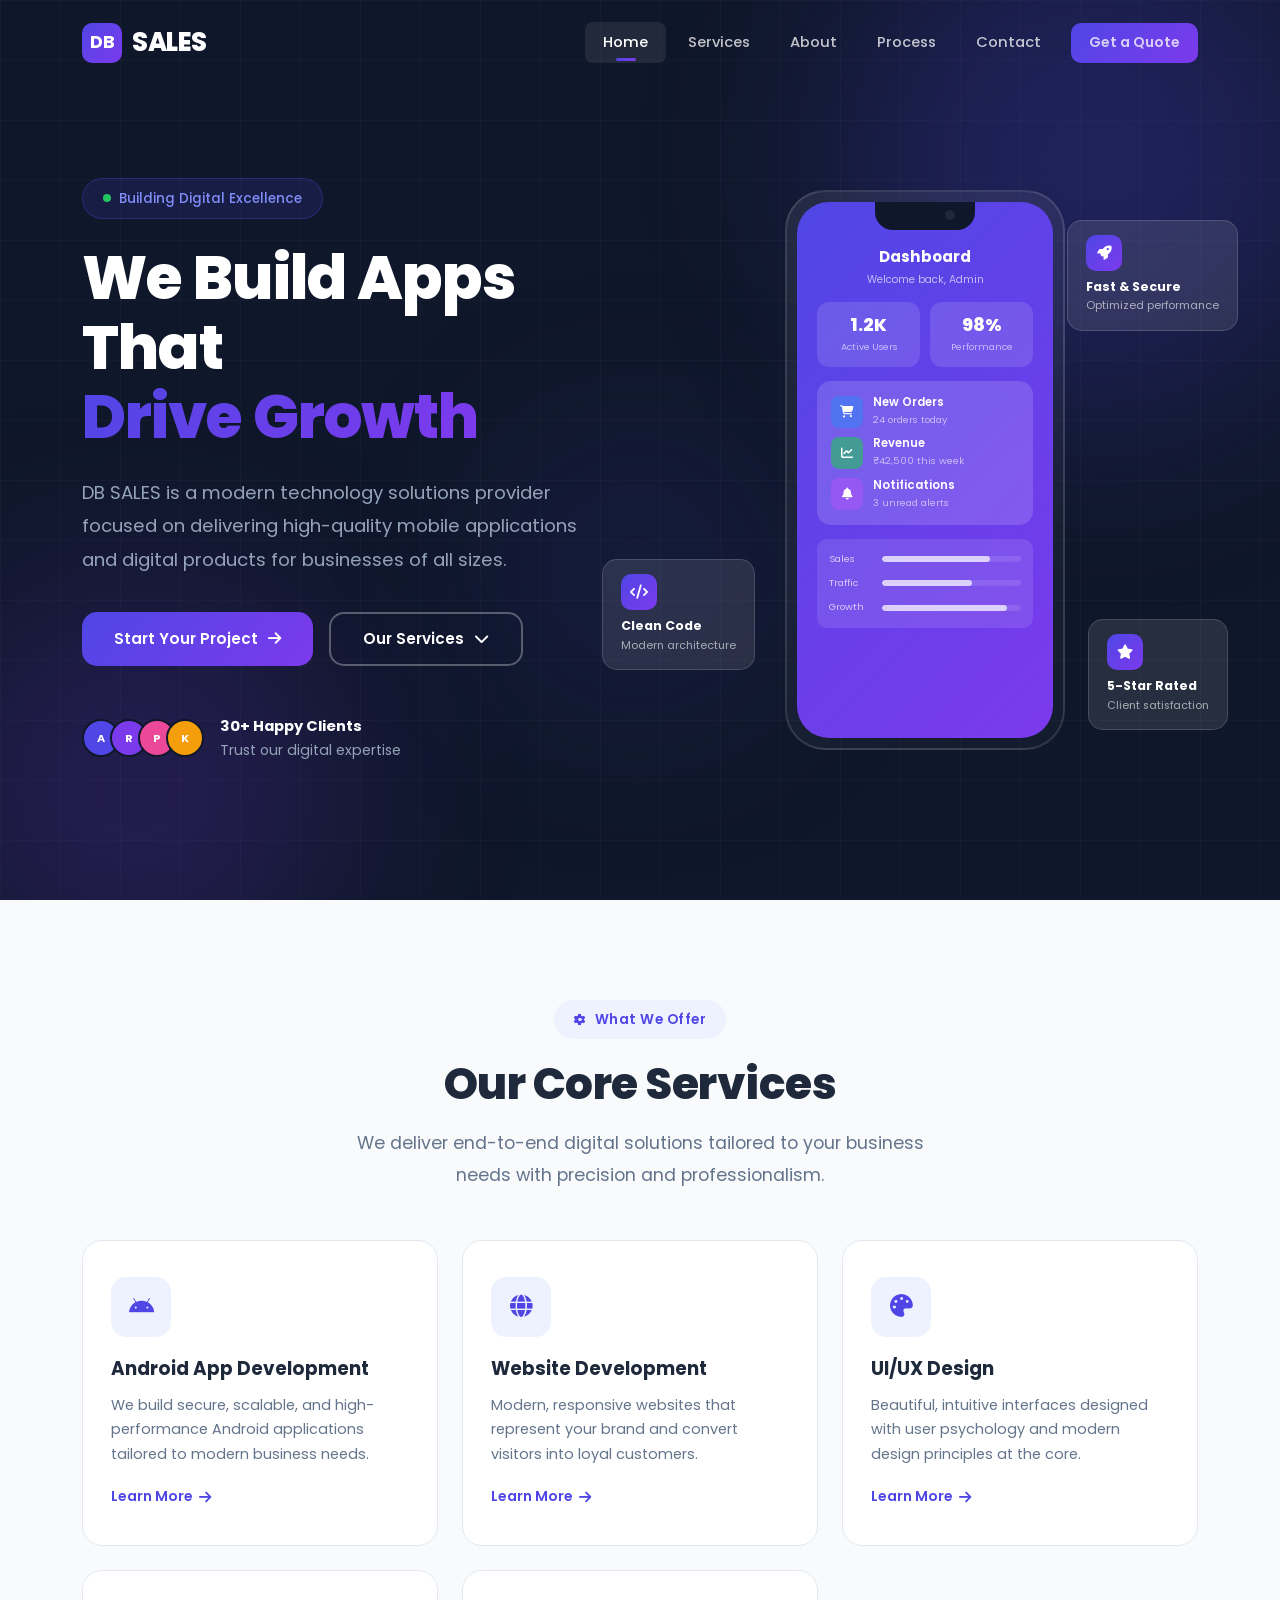
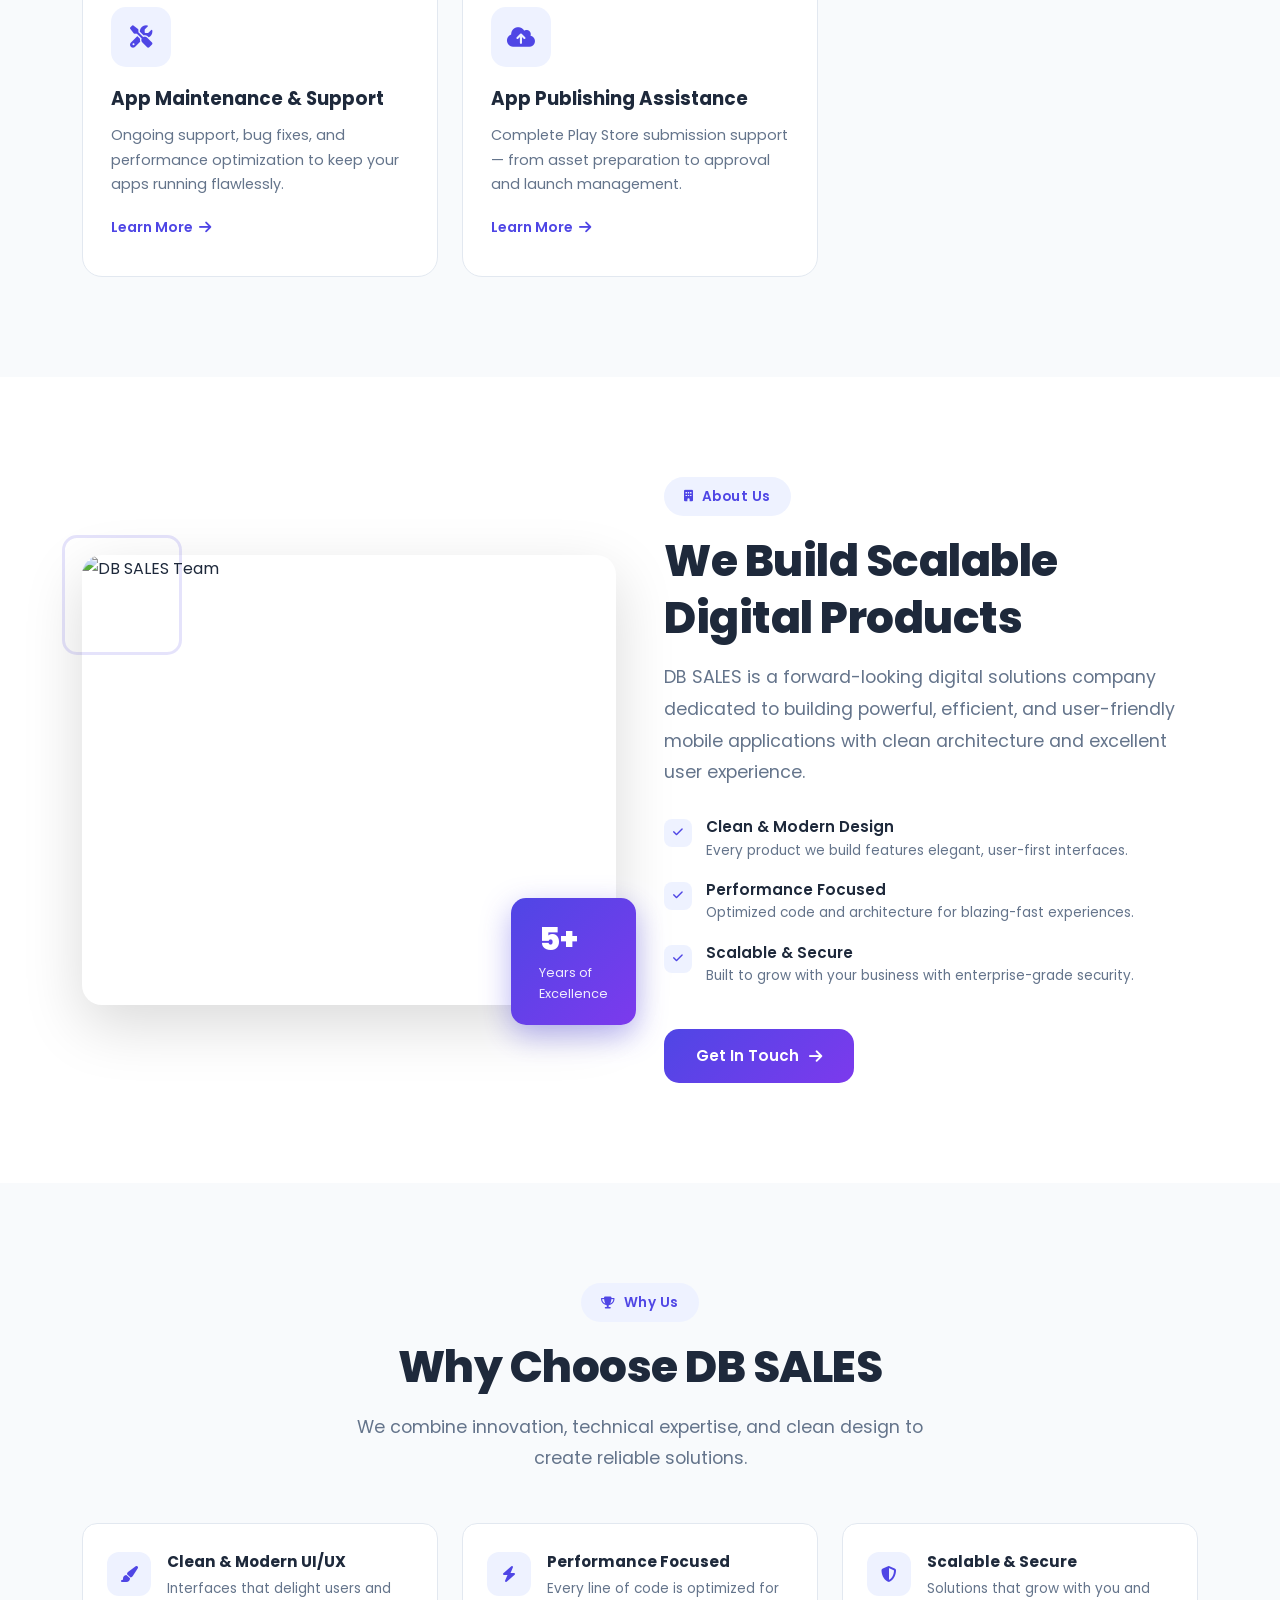
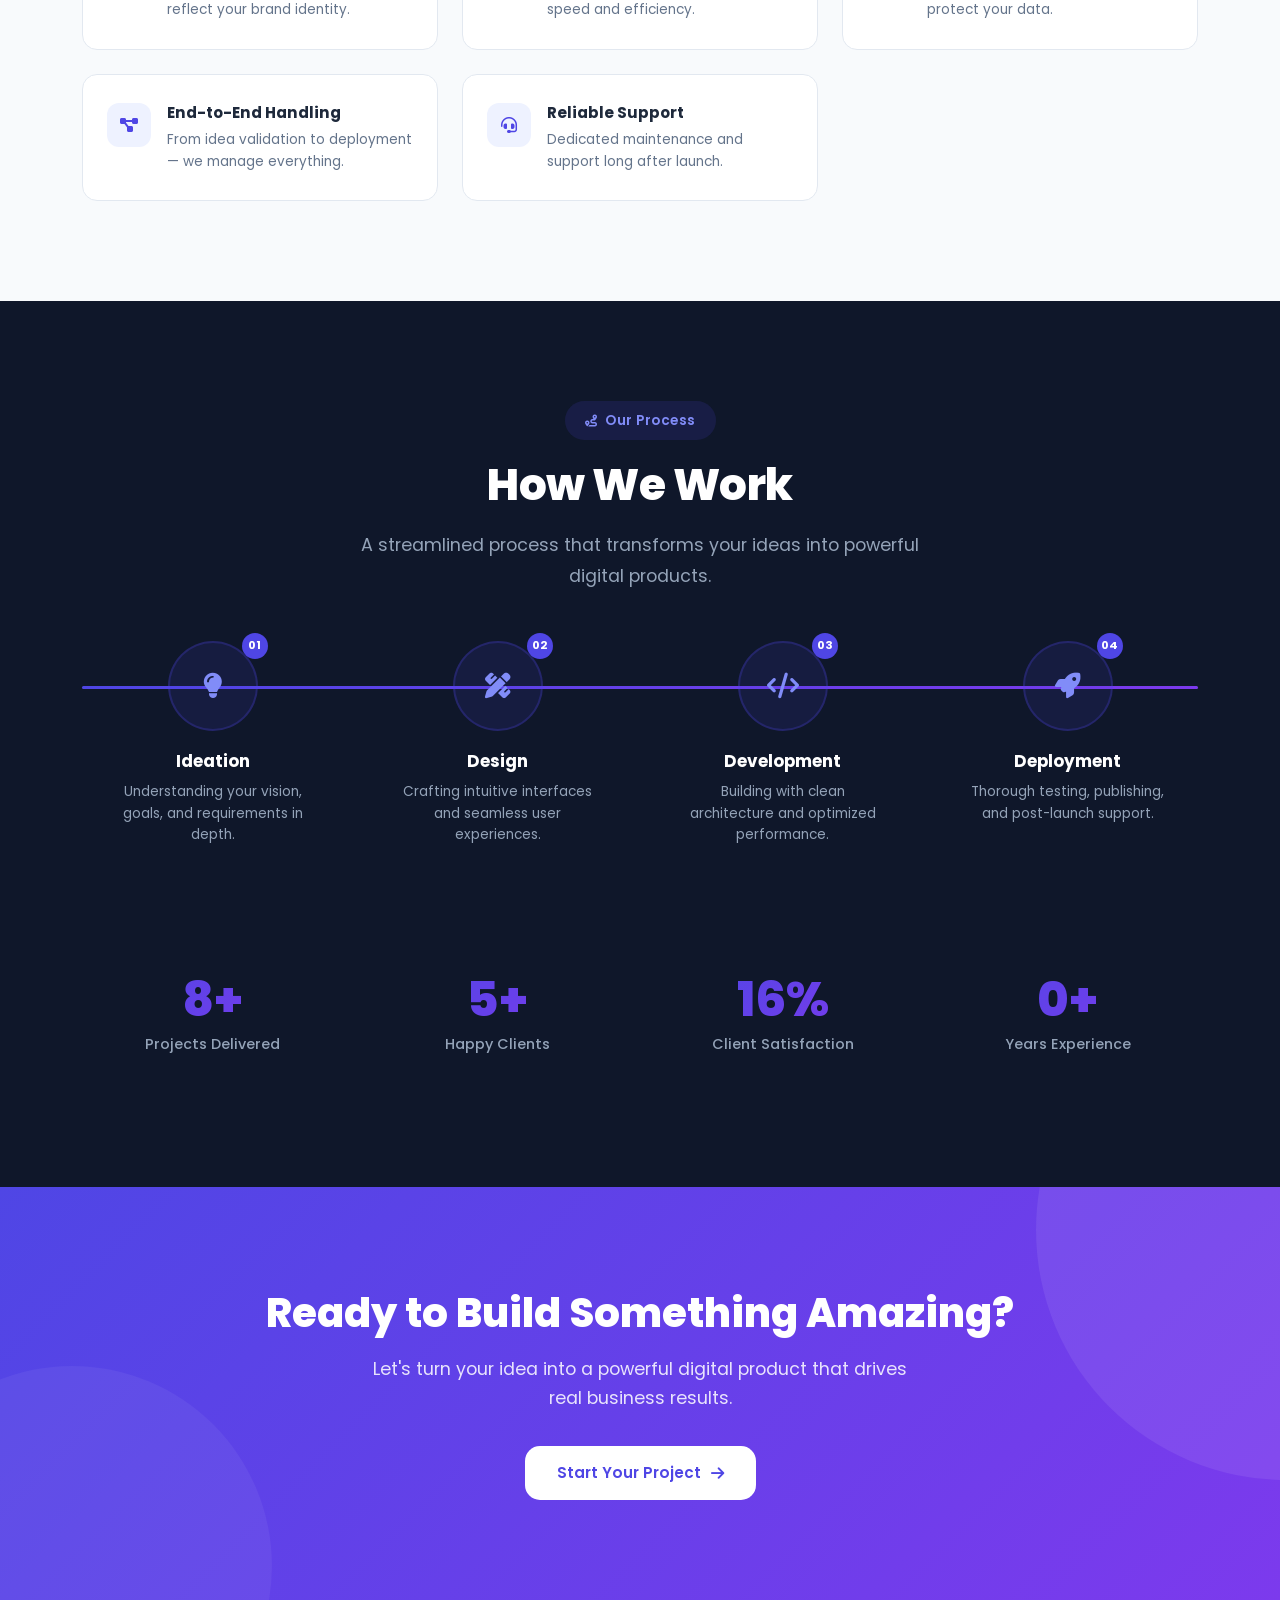
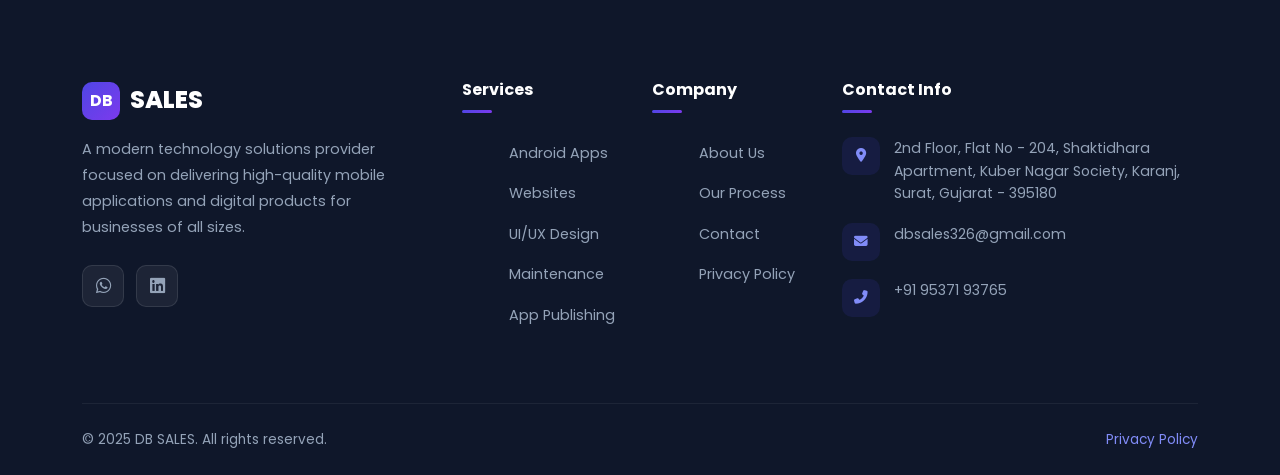
==== index.html @ b0943523 "Add files via upload" ====
<!DOCTYPE html>
<html lang="en">

<head>
    <meta charset="UTF-8">
    <meta name="viewport" content="width=device-width, initial-scale=1.0">
    <meta name="description"
        content="DB SALES — Modern technology solutions provider delivering high-quality mobile applications and digital products for businesses.">
    <meta name="keywords"
        content="Android App Development, Website Development, UI/UX Design, Digital Solutions, Surat, Gujarat">
    <title>DB SALES — Modern Digital Solutions</title>

    <!-- Google Fonts -->
    <link rel="preconnect" href="https://fonts.googleapis.com">
    <link rel="preconnect" href="https://fonts.gstatic.com" crossorigin>
    <link href="https://fonts.googleapis.com/css2?family=Poppins:wght@300;400;500;600;700;800&display=swap"
        rel="stylesheet">

    <!-- Bootstrap 5.3 CSS -->
    <link href="https://cdn.jsdelivr.net/npm/bootstrap@5.3.3/dist/css/bootstrap.min.css" rel="stylesheet">

    <!-- Font Awesome -->
    <link rel="stylesheet" href="https://cdnjs.cloudflare.com/ajax/libs/font-awesome/6.5.1/css/all.min.css">

    <!-- AOS Animation -->
    <link href="https://unpkg.com/aos@2.3.1/dist/aos.css" rel="stylesheet">

    <!-- Custom CSS -->
    <link rel="stylesheet" href="css/style.css">
</head>

<body>

    <!-- Preloader -->
    <div class="preloader" id="preloader">
        <div class="preloader-spinner"></div>
    </div>

    <!-- Navbar -->
    <nav class="navbar navbar-expand-lg fixed-top" id="mainNavbar">
        <div class="container">
            <a class="navbar-brand" href="index.html">
                <span class="brand-icon">DB</span>
                SALES
            </a>
            <button class="navbar-toggler" type="button" data-bs-toggle="collapse" data-bs-target="#navbarNav">
                <span class="navbar-toggler-icon"></span>
            </button>
            <div class="collapse navbar-collapse" id="navbarNav">
                <ul class="navbar-nav ms-auto align-items-lg-center gap-1">
                    <li class="nav-item"><a class="nav-link active" href="#hero">Home</a></li>
                    <li class="nav-item"><a class="nav-link" href="services.html">Services</a></li>
                    <li class="nav-item"><a class="nav-link" href="#about">About</a></li>
                    <li class="nav-item"><a class="nav-link" href="#process">Process</a></li>
                    <li class="nav-item"><a class="nav-link" href="contact.html">Contact</a></li>
                    <li class="nav-item ms-lg-2"><a class="nav-link nav-cta-btn" href="contact.html">Get a Quote</a>
                    </li>
                </ul>
            </div>
        </div>
    </nav>

    <!-- Hero Section -->
    <section class="hero-section" id="hero">
        <div class="hero-grid-pattern"></div>
        <div class="hero-orb hero-orb-1"></div>
        <div class="hero-orb hero-orb-2"></div>
        <div class="hero-orb hero-orb-3"></div>

        <div class="container">
            <div class="row align-items-center">
                <div class="col-lg-6">
                    <div class="hero-content">
                        <div class="hero-tag">
                            <span class="dot"></span>
                            Building Digital Excellence
                        </div>
                        <h1 class="hero-title">
                            We Build Apps That<br>
                            <span class="gradient-text">Drive Growth</span>
                        </h1>
                        <p class="hero-description">
                            DB SALES is a modern technology solutions provider focused on delivering high-quality mobile
                            applications and digital products for businesses of all sizes.
                        </p>
                        <div class="hero-buttons">
                            <a href="contact.html" class="btn-primary-custom">
                                Start Your Project
                                <i class="fas fa-arrow-right"></i>
                            </a>
                            <a href="#services" class="btn-outline-custom">
                                Our Services
                                <i class="fas fa-chevron-down"></i>
                            </a>
                        </div>
                        <div class="hero-trust">
                            <div class="hero-trust-avatars">
                                <span>A</span>
                                <span>R</span>
                                <span>P</span>
                                <span>K</span>
                            </div>
                            <div class="hero-trust-text">
                                <strong>30+ Happy Clients</strong>
                                Trust our digital expertise
                            </div>
                        </div>
                    </div>
                </div>
                <div class="col-lg-6">
                    <div class="hero-visual">
                        <div class="phone-frame">
                            <div class="phone-screen">
                                <div class="phone-notch"></div>
                                <div class="phone-ui-content">
                                    <div class="phone-ui-header">
                                        <h5>Dashboard</h5>
                                        <p>Welcome back, Admin</p>
                                    </div>
                                    <div class="phone-ui-stats">
                                        <div class="phone-ui-stat">
                                            <h4>1.2K</h4>
                                            <p>Active Users</p>
                                        </div>
                                        <div class="phone-ui-stat">
                                            <h4>98%</h4>
                                            <p>Performance</p>
                                        </div>
                                    </div>
                                    <div class="phone-ui-card">
                                        <div class="phone-ui-card-row">
                                            <div class="phone-ui-icon blue"><i class="fas fa-shopping-cart"></i></div>
                                            <div class="phone-ui-text">
                                                <h6>New Orders</h6>
                                                <p>24 orders today</p>
                                            </div>
                                        </div>
                                        <div class="phone-ui-card-row">
                                            <div class="phone-ui-icon green"><i class="fas fa-chart-line"></i></div>
                                            <div class="phone-ui-text">
                                                <h6>Revenue</h6>
                                                <p>₹42,500 this week</p>
                                            </div>
                                        </div>
                                        <div class="phone-ui-card-row">
                                            <div class="phone-ui-icon purple"><i class="fas fa-bell"></i></div>
                                            <div class="phone-ui-text">
                                                <h6>Notifications</h6>
                                                <p>3 unread alerts</p>
                                            </div>
                                        </div>
                                    </div>
                                    <div class="phone-ui-bar">
                                        <div class="phone-ui-bar-item">
                                            <span class="phone-ui-bar-label">Sales</span>
                                            <div class="phone-ui-bar-track">
                                                <div class="phone-ui-bar-fill" style="width:78%"></div>
                                            </div>
                                        </div>
                                        <div class="phone-ui-bar-item">
                                            <span class="phone-ui-bar-label">Traffic</span>
                                            <div class="phone-ui-bar-track">
                                                <div class="phone-ui-bar-fill" style="width:65%"></div>
                                            </div>
                                        </div>
                                        <div class="phone-ui-bar-item">
                                            <span class="phone-ui-bar-label">Growth</span>
                                            <div class="phone-ui-bar-track">
                                                <div class="phone-ui-bar-fill" style="width:90%"></div>
                                            </div>
                                        </div>
                                    </div>
                                </div>
                            </div>
                        </div>

                        <!-- Floating Cards -->
                        <div class="floating-card fc-1">
                            <div class="fc-icon"><i class="fas fa-rocket"></i></div>
                            <h6>Fast & Secure</h6>
                            <p>Optimized performance</p>
                        </div>
                        <div class="floating-card fc-2">
                            <div class="fc-icon"><i class="fas fa-code"></i></div>
                            <h6>Clean Code</h6>
                            <p>Modern architecture</p>
                        </div>
                        <div class="floating-card fc-3">
                            <div class="fc-icon"><i class="fas fa-star"></i></div>
                            <h6>5-Star Rated</h6>
                            <p>Client satisfaction</p>
                        </div>
                    </div>
                </div>
            </div>
        </div>
    </section>

    <!-- Services Section -->
    <section class="section-light" id="services">
        <div class="container">
            <div class="text-center mb-5" data-aos="fade-up">
                <span class="section-badge"><i class="fas fa-cog"></i> What We Offer</span>
                <h2 class="section-title">Our Core Services</h2>
                <p class="section-subtitle centered">We deliver end-to-end digital solutions tailored to your business
                    needs with precision and professionalism.</p>
            </div>
            <div class="row g-4">
                <div class="col-lg-4 col-md-6" data-aos="fade-up" data-aos-delay="0">
                    <div class="service-card">
                        <div class="service-icon"><i class="fab fa-android"></i></div>
                        <h4>Android App Development</h4>
                        <p>We build secure, scalable, and high-performance Android applications tailored to modern
                            business needs.</p>
                        <a href="contact.html" class="service-link">Learn More <i class="fas fa-arrow-right"></i></a>
                    </div>
                </div>
                <div class="col-lg-4 col-md-6" data-aos="fade-up" data-aos-delay="100">
                    <div class="service-card">
                        <div class="service-icon"><i class="fas fa-globe"></i></div>
                        <h4>Website Development</h4>
                        <p>Modern, responsive websites that represent your brand and convert visitors into loyal
                            customers.</p>
                        <a href="contact.html" class="service-link">Learn More <i class="fas fa-arrow-right"></i></a>
                    </div>
                </div>
                <div class="col-lg-4 col-md-6" data-aos="fade-up" data-aos-delay="200">
                    <div class="service-card">
                        <div class="service-icon"><i class="fas fa-palette"></i></div>
                        <h4>UI/UX Design</h4>
                        <p>Beautiful, intuitive interfaces designed with user psychology and modern design principles at
                            the core.</p>
                        <a href="contact.html" class="service-link">Learn More <i class="fas fa-arrow-right"></i></a>
                    </div>
                </div>
                <div class="col-lg-4 col-md-6" data-aos="fade-up" data-aos-delay="300">
                    <div class="service-card">
                        <div class="service-icon"><i class="fas fa-tools"></i></div>
                        <h4>App Maintenance & Support</h4>
                        <p>Ongoing support, bug fixes, and performance optimization to keep your apps running
                            flawlessly.</p>
                        <a href="contact.html" class="service-link">Learn More <i class="fas fa-arrow-right"></i></a>
                    </div>
                </div>
                <div class="col-lg-4 col-md-6" data-aos="fade-up" data-aos-delay="400">
                    <div class="service-card">
                        <div class="service-icon"><i class="fas fa-cloud-upload-alt"></i></div>
                        <h4>App Publishing Assistance</h4>
                        <p>Complete Play Store submission support — from asset preparation to approval and launch
                            management.</p>
                        <a href="contact.html" class="service-link">Learn More <i class="fas fa-arrow-right"></i></a>
                    </div>
                </div>
            </div>
        </div>
    </section>

    <!-- About Section -->
    <section id="about">
        <div class="container">
            <div class="row align-items-center g-5">
                <div class="col-lg-6" data-aos="fade-right">
                    <div class="about-image-wrapper">
                        <div class="about-decor"></div>
                        <div class="about-image-main">
                            <img src="https://c0.wallpaperflare.com/preview/920/519/697/abstract-php-c-analytics.jpg" alt="DB SALES Team">
                        </div>
                        <div class="about-image-badge">
                            <h3>5+</h3>
                            <p>Years of<br>Excellence</p>
                        </div>
                    </div>
                </div>
                <div class="col-lg-6" data-aos="fade-left">
                    <div class="about-content">
                        <span class="section-badge"><i class="fas fa-building"></i> About Us</span>
                        <h2 class="section-title">We Build Scalable Digital Products</h2>
                        <p class="section-subtitle">
                            DB SALES is a forward-looking digital solutions company dedicated to building powerful,
                            efficient, and user-friendly mobile applications with clean architecture and excellent user
                            experience.
                        </p>
                        <div class="feature-list">
                            <div class="feature-item">
                                <div class="feature-icon"><i class="fas fa-check"></i></div>
                                <div>
                                    <h6>Clean & Modern Design</h6>
                                    <p>Every product we build features elegant, user-first interfaces.</p>
                                </div>
                            </div>
                            <div class="feature-item">
                                <div class="feature-icon"><i class="fas fa-check"></i></div>
                                <div>
                                    <h6>Performance Focused</h6>
                                    <p>Optimized code and architecture for blazing-fast experiences.</p>
                                </div>
                            </div>
                            <div class="feature-item">
                                <div class="feature-icon"><i class="fas fa-check"></i></div>
                                <div>
                                    <h6>Scalable & Secure</h6>
                                    <p>Built to grow with your business with enterprise-grade security.</p>
                                </div>
                            </div>
                        </div>
                        <a href="contact.html" class="btn-primary-custom mt-4">
                            Get In Touch
                            <i class="fas fa-arrow-right"></i>
                        </a>
                    </div>
                </div>
            </div>
        </div>
    </section>

    <!-- Why Choose Us -->
    <section class="section-light">
        <div class="container">
            <div class="text-center mb-5" data-aos="fade-up">
                <span class="section-badge"><i class="fas fa-trophy"></i> Why Us</span>
                <h2 class="section-title">Why Choose DB SALES</h2>
                <p class="section-subtitle centered">We combine innovation, technical expertise, and clean design to
                    create reliable solutions.</p>
            </div>
            <div class="row g-4">
                <div class="col-lg-4 col-md-6" data-aos="fade-up" data-aos-delay="0">
                    <div class="why-card">
                        <div class="why-icon"><i class="fas fa-paint-brush"></i></div>
                        <div>
                            <h6>Clean & Modern UI/UX</h6>
                            <p>Interfaces that delight users and reflect your brand identity.</p>
                        </div>
                    </div>
                </div>
                <div class="col-lg-4 col-md-6" data-aos="fade-up" data-aos-delay="100">
                    <div class="why-card">
                        <div class="why-icon"><i class="fas fa-bolt"></i></div>
                        <div>
                            <h6>Performance Focused</h6>
                            <p>Every line of code is optimized for speed and efficiency.</p>
                        </div>
                    </div>
                </div>
                <div class="col-lg-4 col-md-6" data-aos="fade-up" data-aos-delay="200">
                    <div class="why-card">
                        <div class="why-icon"><i class="fas fa-shield-alt"></i></div>
                        <div>
                            <h6>Scalable & Secure</h6>
                            <p>Solutions that grow with you and protect your data.</p>
                        </div>
                    </div>
                </div>
                <div class="col-lg-4 col-md-6" data-aos="fade-up" data-aos-delay="300">
                    <div class="why-card">
                        <div class="why-icon"><i class="fas fa-project-diagram"></i></div>
                        <div>
                            <h6>End-to-End Handling</h6>
                            <p>From idea validation to deployment — we manage everything.</p>
                        </div>
                    </div>
                </div>
                <div class="col-lg-4 col-md-6" data-aos="fade-up" data-aos-delay="400">
                    <div class="why-card">
                        <div class="why-icon"><i class="fas fa-headset"></i></div>
                        <div>
                            <h6>Reliable Support</h6>
                            <p>Dedicated maintenance and support long after launch.</p>
                        </div>
                    </div>
                </div>
            </div>
        </div>
    </section>

    <!-- Process Timeline Section -->
    <section class="section-dark" id="process">
        <div class="container">
            <div class="text-center mb-5" data-aos="fade-up">
                <span class="section-badge"><i class="fas fa-route"></i> Our Process</span>
                <h2 class="section-title">How We Work</h2>
                <p class="section-subtitle centered">A streamlined process that transforms your ideas into powerful
                    digital products.</p>
            </div>
            <div class="process-timeline" data-aos="fade-up" data-aos-delay="100">
                <div class="process-line">
                    <div class="process-line-fill" id="processLineFill"></div>
                </div>
                <div class="row">
                    <div class="col-6 col-lg-3">
                        <div class="process-step">
                            <span class="step-number">01</span>
                            <div class="process-icon"><i class="fas fa-lightbulb"></i></div>
                            <h5>Ideation</h5>
                            <p>Understanding your vision, goals, and requirements in depth.</p>
                        </div>
                    </div>
                    <div class="col-6 col-lg-3">
                        <div class="process-step">
                            <span class="step-number">02</span>
                            <div class="process-icon"><i class="fas fa-pencil-ruler"></i></div>
                            <h5>Design</h5>
                            <p>Crafting intuitive interfaces and seamless user experiences.</p>
                        </div>
                    </div>
                    <div class="col-6 col-lg-3">
                        <div class="process-step">
                            <span class="step-number">03</span>
                            <div class="process-icon"><i class="fas fa-code"></i></div>
                            <h5>Development</h5>
                            <p>Building with clean architecture and optimized performance.</p>
                        </div>
                    </div>
                    <div class="col-6 col-lg-3">
                        <div class="process-step">
                            <span class="step-number">04</span>
                            <div class="process-icon"><i class="fas fa-rocket"></i></div>
                            <h5>Deployment</h5>
                            <p>Thorough testing, publishing, and post-launch support.</p>
                        </div>
                    </div>
                </div>
            </div>
        </div>
    </section>

    <!-- Statistics Section -->
    <section class="section-dark" style="padding-top: 0;">
        <div class="container">
            <div class="row">
                <div class="col-6 col-lg-3" data-aos="fade-up" data-aos-delay="0">
                    <div class="stat-card">
                        <div class="stat-number"><span class="counter" data-target="50">0</span>+</div>
                        <div class="stat-label">Projects Delivered</div>
                    </div>
                </div>
                <div class="col-6 col-lg-3" data-aos="fade-up" data-aos-delay="100">
                    <div class="stat-card">
                        <div class="stat-number"><span class="counter" data-target="30">0</span>+</div>
                        <div class="stat-label">Happy Clients</div>
                    </div>
                </div>
                <div class="col-6 col-lg-3" data-aos="fade-up" data-aos-delay="200">
                    <div class="stat-card">
                        <div class="stat-number"><span class="counter" data-target="99">0</span>%</div>
                        <div class="stat-label">Client Satisfaction</div>
                    </div>
                </div>
                <div class="col-6 col-lg-3" data-aos="fade-up" data-aos-delay="300">
                    <div class="stat-card">
                        <div class="stat-number"><span class="counter" data-target="5">0</span>+</div>
                        <div class="stat-label">Years Experience</div>
                    </div>
                </div>
            </div>
        </div>
    </section>

    <!-- CTA Section -->
    <section class="cta-section">
        <div class="container">
            <div class="cta-content" data-aos="zoom-in">
                <h2>Ready to Build Something Amazing?</h2>
                <p>Let's turn your idea into a powerful digital product that drives real business results.</p>
                <a href="contact.html" class="btn-white-custom">
                    Start Your Project
                    <i class="fas fa-arrow-right"></i>
                </a>
            </div>
        </div>
    </section>

    <!-- Footer -->
    <footer class="footer">
        <div class="container">
            <div class="row g-4">
                <div class="col-lg-4 col-md-6">
                    <div class="footer-brand">
                        <span class="brand-icon">DB</span>
                        SALES
                    </div>
                    <p class="footer-desc">A modern technology solutions provider focused on delivering high-quality
                        mobile applications and digital products for businesses of all sizes.</p>
                    <div class="footer-social">
                        <a href="https://wa.me/919537193765" target="_blank" aria-label="WhatsApp"><i
                                class="fab fa-whatsapp"></i></a>
                        <a href="https://in.linkedin.com/in/db-sales-263260402" target="_blank" aria-label="LinkedIn"><i
                                class="fab fa-linkedin"></i></a>
                    </div>
                </div>
                <div class="col-lg-2 col-md-6">
                    <h5 class="footer-heading">Services</h5>
                    <ul class="footer-links">
                        <li><a href="#services"><i class="fas fa-chevron-right"></i> Android Apps</a></li>
                        <li><a href="#services"><i class="fas fa-chevron-right"></i> Websites</a></li>
                        <li><a href="#services"><i class="fas fa-chevron-right"></i> UI/UX Design</a></li>
                        <li><a href="#services"><i class="fas fa-chevron-right"></i> Maintenance</a></li>
                        <li><a href="#services"><i class="fas fa-chevron-right"></i> App Publishing</a></li>
                    </ul>
                </div>
                <div class="col-lg-2 col-md-6">
                    <h5 class="footer-heading">Company</h5>
                    <ul class="footer-links">
                        <li><a href="#about"><i class="fas fa-chevron-right"></i> About Us</a></li>
                        <li><a href="#process"><i class="fas fa-chevron-right"></i> Our Process</a></li>
                        <li><a href="contact.html"><i class="fas fa-chevron-right"></i> Contact</a></li>
                        <li><a href="privacy.html"><i class="fas fa-chevron-right"></i> Privacy Policy</a></li>
                    </ul>
                </div>
                <div class="col-lg-4 col-md-6">
                    <h5 class="footer-heading">Contact Info</h5>
                    <div class="footer-contact-item">
                        <div class="fc-icon"><i class="fas fa-map-marker-alt"></i></div>
                        <p>2nd Floor, Flat No - 204, Shaktidhara Apartment, Kuber Nagar Society, Karanj, Surat, Gujarat
                            - 395180</p>
                    </div>
                    <div class="footer-contact-item">
                        <div class="fc-icon"><i class="fas fa-envelope"></i></div>
                        <p><a href="mailto:dbsales326@gmail.com">dbsales326@gmail.com</a></p>
                    </div>
                    <div class="footer-contact-item">
                        <div class="fc-icon"><i class="fas fa-phone-alt"></i></div>
                        <p><a href="tel:+919537193765">+91 95371 93765</a></p>
                    </div>
                </div>
            </div>
            <div class="footer-bottom">
                <div class="row align-items-center">
                    <div class="col-md-6">
                        <p>&copy; 2025 DB SALES. All rights reserved.</p>
                    </div>
                    <div class="col-md-6 text-md-end">
                        <p><a href="privacy.html">Privacy Policy</a></p>
                    </div>
                </div>
            </div>
        </div>
    </footer>

    <!-- WhatsApp Float -->
    <a href="https://wa.me/919537193765" class="whatsapp-float" target="_blank" aria-label="Chat on WhatsApp">
        <i class="fab fa-whatsapp"></i>
    </a>

    <!-- Back to Top -->
    <button class="back-to-top" id="backToTop" aria-label="Back to top">
        <i class="fas fa-arrow-up"></i>
    </button>

    <!-- Bootstrap 5.3 JS -->
    <script src="https://cdn.jsdelivr.net/npm/bootstrap@5.3.3/dist/js/bootstrap.bundle.min.js"></script>

    <!-- AOS JS -->
    <script src="https://unpkg.com/aos@2.3.1/dist/aos.js"></script>

    <script>
        // ===== Preloader =====
        window.addEventListener('load', () => {
            setTimeout(() => {
                document.getElementById('preloader').classList.add('loaded');
            }, 500);
        });

        // ===== AOS Init =====
        AOS.init({
            duration: 700,
            easing: 'ease-out-cubic',
            once: true,
            offset: 80
        });

        // ===== Navbar Scroll Effect =====
        const navbar = document.getElementById('mainNavbar');
        const backToTop = document.getElementById('backToTop');
        const whatsappFloat = document.querySelector('.whatsapp-float');

        function handleScroll() {
            const scrollY = window.scrollY;

            if (scrollY > 50) {
                navbar.classList.add('scrolled');
            } else {
                navbar.classList.remove('scrolled');
            }

            if (scrollY > 400) {
                backToTop.classList.add('show');
                whatsappFloat.classList.add('show');
            } else {
                backToTop.classList.remove('show');
                whatsappFloat.classList.remove('show');
            }
        }

        window.addEventListener('scroll', handleScroll);
        handleScroll();

        // ===== Back to Top =====
        backToTop.addEventListener('click', () => {
            window.scrollTo({ top: 0, behavior: 'smooth' });
        });

        // ===== Close Mobile Menu on Link Click =====
        document.querySelectorAll('#navbarNav .nav-link').forEach(link => {
            link.addEventListener('click', () => {
                const navCollapse = document.getElementById('navbarNav');
                const bsCollapse = bootstrap.Collapse.getInstance(navCollapse);
                if (bsCollapse) bsCollapse.hide();
            });
        });

        // ===== Counter Animation =====
        function animateCounters() {
            const counters = document.querySelectorAll('.counter');
            counters.forEach(counter => {
                const target = +counter.getAttribute('data-target');
                const duration = 2000;
                const step = target / (duration / 16);
                let current = 0;

                const updateCounter = () => {
                    current += step;
                    if (current < target) {
                        counter.textContent = Math.floor(current);
                        requestAnimationFrame(updateCounter);
                    } else {
                        counter.textContent = target;
                    }
                };
                updateCounter();
            });
        }

        // ===== Process Line Animation =====
        function animateProcessLine() {
            const fill = document.getElementById('processLineFill');
            if (fill) fill.classList.add('animated');
        }

        // ===== Intersection Observer for Stats =====
        const statsSection = document.querySelector('.stat-card');
        if (statsSection) {
            let counterStarted = false;
            const statsObserver = new IntersectionObserver((entries) => {
                entries.forEach(entry => {
                    if (entry.isIntersecting && !counterStarted) {
                        counterStarted = true;
                        animateCounters();
                        animateProcessLine();
                    }
                });
            }, { threshold: 0.3 });

            statsObserver.observe(statsSection);
        }

        // ===== Active Nav Link Highlight =====
        const sections = document.querySelectorAll('section[id]');
        window.addEventListener('scroll', () => {
            let current = '';
            sections.forEach(section => {
                const sectionTop = section.offsetTop - 120;
                if (window.scrollY >= sectionTop) {
                    current = section.getAttribute('id');
                }
            });
            document.querySelectorAll('#navbarNav .nav-link').forEach(link => {
                link.classList.remove('active');
                if (link.getAttribute('href') === '#' + current) {
                    link.classList.add('active');
                }
            });
        });
    </script>
</body>

</html>
---- css/style.css ----
/* ============================================
   DB SALES — Premium Design System
   ============================================ */

/* ===== CSS Variables ===== */
:root {
  --primary: #4F46E5;
  --primary-dark: #4338CA;
  --primary-light: #818CF8;
  --primary-50: #EEF2FF;
  --violet: #7C3AED;
  --dark-bg: #0F172A;
  --dark-bg-2: #1E293B;
  --dark-bg-3: #334155;
  --light-bg: #F8FAFC;
  --white: #FFFFFF;
  --text-dark: #1E293B;
  --text-muted: #64748B;
  --text-light: #94A3B8;
  --border: #E2E8F0;
  --gradient: linear-gradient(135deg, #4F46E5, #7C3AED);
  --gradient-text: linear-gradient(135deg, #4F46E5, #7C3AED, #4F46E5);
  --shadow-sm: 0 2px 10px rgba(0,0,0,0.06);
  --shadow: 0 4px 20px rgba(0,0,0,0.08);
  --shadow-lg: 0 10px 40px rgba(0,0,0,0.12);
  --shadow-xl: 0 20px 60px rgba(0,0,0,0.15);
  --radius: 15px;
  --radius-sm: 10px;
  --radius-lg: 20px;
  --transition: all 0.3s cubic-bezier(0.4, 0, 0.2, 1);
  --transition-slow: all 0.5s cubic-bezier(0.4, 0, 0.2, 1);
}

/* ===== Base Reset ===== */
*,
*::before,
*::after {
  margin: 0;
  padding: 0;
  box-sizing: border-box;
}

html {
  scroll-behavior: smooth;
  scroll-padding-top: 80px;
}

body {
  font-family: 'Poppins', sans-serif;
  color: var(--text-dark);
  background: var(--white);
  line-height: 1.7;
  overflow-x: hidden;
  -webkit-font-smoothing: antialiased;
  -moz-osx-font-smoothing: grayscale;
}

img {
  max-width: 100%;
  height: auto;
}

a {
  text-decoration: none;
  color: inherit;
  transition: var(--transition);
}

ul {
  list-style: none;
}

/* ===== Preloader ===== */
.preloader {
  position: fixed;
  top: 0;
  left: 0;
  width: 100%;
  height: 100%;
  background: var(--dark-bg);
  display: flex;
  align-items: center;
  justify-content: center;
  z-index: 99999;
  transition: opacity 0.6s ease, visibility 0.6s ease;
}

.preloader.loaded {
  opacity: 0;
  visibility: hidden;
  pointer-events: none;
}

.preloader-spinner {
  width: 50px;
  height: 50px;
  border: 3px solid rgba(79, 70, 229, 0.2);
  border-top-color: var(--primary);
  border-radius: 50%;
  animation: spin 0.8s linear infinite;
}

@keyframes spin {
  to { transform: rotate(360deg); }
}

/* ===== Selection ===== */
::selection {
  background: var(--primary);
  color: var(--white);
}

/* ===== Scrollbar ===== */
::-webkit-scrollbar {
  width: 8px;
}
::-webkit-scrollbar-track {
  background: var(--light-bg);
}
::-webkit-scrollbar-thumb {
  background: var(--primary-light);
  border-radius: 4px;
}
::-webkit-scrollbar-thumb:hover {
  background: var(--primary);
}

/* ===== Typography ===== */
h1, h2, h3, h4, h5, h6 {
  font-weight: 700;
  line-height: 1.3;
  color: var(--text-dark);
}

.gradient-text {
  background: var(--gradient-text);
  background-size: 200% auto;
  -webkit-background-clip: text;
  -webkit-text-fill-color: transparent;
  background-clip: text;
  animation: shimmer 3s ease-in-out infinite;
}

@keyframes shimmer {
  0%, 100% { background-position: 0% center; }
  50% { background-position: 200% center; }
}

.section-badge {
  display: inline-flex;
  align-items: center;
  gap: 8px;
  background: var(--primary-50);
  color: var(--primary);
  padding: 8px 20px;
  border-radius: 50px;
  font-size: 0.85rem;
  font-weight: 600;
  letter-spacing: 0.5px;
  margin-bottom: 16px;
}

.section-badge i {
  font-size: 0.75rem;
}

.section-title {
  font-size: 2.75rem;
  font-weight: 800;
  margin-bottom: 16px;
  letter-spacing: -0.5px;
}

.section-subtitle {
  font-size: 1.1rem;
  color: var(--text-muted);
  max-width: 600px;
  line-height: 1.8;
}

.section-subtitle.centered {
  margin-left: auto;
  margin-right: auto;
}

/* ===== Buttons ===== */
.btn-primary-custom {
  background: var(--gradient);
  color: var(--white);
  border: none;
  padding: 14px 32px;
  border-radius: var(--radius);
  font-family: 'Poppins', sans-serif;
  font-size: 0.95rem;
  font-weight: 600;
  cursor: pointer;
  transition: var(--transition);
  position: relative;
  overflow: hidden;
  display: inline-flex;
  align-items: center;
  gap: 10px;
  z-index: 1;
}

.btn-primary-custom::before {
  content: '';
  position: absolute;
  top: 0;
  left: 0;
  width: 100%;
  height: 100%;
  background: var(--gradient);
  opacity: 0;
  z-index: -1;
  transition: var(--transition);
}

.btn-primary-custom:hover {
  transform: translateY(-3px);
  box-shadow: 0 8px 30px rgba(79, 70, 229, 0.45), 0 0 60px rgba(124, 58, 237, 0.2);
  color: var(--white);
}

.btn-primary-custom:hover::before {
  opacity: 1;
}

.btn-outline-custom {
  background: transparent;
  color: var(--white);
  border: 2px solid rgba(255, 255, 255, 0.3);
  padding: 12px 32px;
  border-radius: var(--radius);
  font-family: 'Poppins', sans-serif;
  font-size: 0.95rem;
  font-weight: 600;
  cursor: pointer;
  transition: var(--transition);
  display: inline-flex;
  align-items: center;
  gap: 10px;
}

.btn-outline-custom:hover {
  background: rgba(255, 255, 255, 0.1);
  border-color: rgba(255, 255, 255, 0.6);
  color: var(--white);
  transform: translateY(-3px);
}

.btn-dark-custom {
  background: var(--dark-bg);
  color: var(--white);
  border: none;
  padding: 14px 32px;
  border-radius: var(--radius);
  font-family: 'Poppins', sans-serif;
  font-size: 0.95rem;
  font-weight: 600;
  cursor: pointer;
  transition: var(--transition);
  display: inline-flex;
  align-items: center;
  gap: 10px;
}

.btn-dark-custom:hover {
  background: var(--dark-bg-2);
  transform: translateY(-3px);
  box-shadow: var(--shadow-lg);
  color: var(--white);
}

.btn-white-custom {
  background: var(--white);
  color: var(--primary);
  border: none;
  padding: 14px 32px;
  border-radius: var(--radius);
  font-family: 'Poppins', sans-serif;
  font-size: 0.95rem;
  font-weight: 600;
  cursor: pointer;
  transition: var(--transition);
  display: inline-flex;
  align-items: center;
  gap: 10px;
}

.btn-white-custom:hover {
  transform: translateY(-3px);
  box-shadow: 0 8px 30px rgba(255, 255, 255, 0.3);
  color: var(--primary);
}

/* ===== Navbar ===== */
.navbar {
  padding: 16px 0;
  transition: var(--transition);
  z-index: 1000;
  background: transparent;
}

.navbar.scrolled {
  background: rgba(15, 23, 42, 0.95);
  backdrop-filter: blur(20px);
  -webkit-backdrop-filter: blur(20px);
  padding: 10px 0;
  box-shadow: 0 4px 30px rgba(0, 0, 0, 0.2);
}

.navbar-brand {
  font-size: 1.6rem;
  font-weight: 800;
  color: var(--white) !important;
  letter-spacing: -0.5px;
  display: flex;
  align-items: center;
  gap: 10px;
}

.navbar-brand .brand-icon {
  width: 40px;
  height: 40px;
  background: var(--gradient);
  border-radius: var(--radius-sm);
  display: flex;
  align-items: center;
  justify-content: center;
  color: var(--white);
  font-size: 1.1rem;
  font-weight: 700;
}

.navbar .nav-link {
  color: rgba(255, 255, 255, 0.75) !important;
  font-weight: 500;
  font-size: 0.92rem;
  padding: 8px 18px !important;
  border-radius: 8px;
  transition: var(--transition);
  position: relative;
}

.navbar .nav-link:hover,
.navbar .nav-link.active {
  color: var(--white) !important;
  background: rgba(255, 255, 255, 0.08);
}

.navbar .nav-link.active::after {
  content: '';
  position: absolute;
  bottom: 2px;
  left: 50%;
  transform: translateX(-50%);
  width: 20px;
  height: 3px;
  background: var(--gradient);
  border-radius: 3px;
}

.navbar-toggler {
  border: 1px solid rgba(255, 255, 255, 0.2);
  padding: 6px 10px;
  border-radius: 8px;
  transition: var(--transition);
}

.navbar-toggler:focus {
  box-shadow: none;
}

.navbar-toggler-icon {
  background-image: url("data:image/svg+xml,%3csvg xmlns='http://www.w3.org/2000/svg' viewBox='0 0 30 30'%3e%3cpath stroke='rgba%28255, 255, 255, 0.9%29' stroke-linecap='round' stroke-miterlimit='10' stroke-width='2' d='M4 7h22M4 15h22M4 23h22'/%3e%3c/svg%3e") !important;
}

.nav-cta-btn {
  padding: 10px 24px !important;
  background: var(--gradient);
  border-radius: var(--radius-sm) !important;
  color: var(--white) !important;
  font-weight: 600 !important;
  font-size: 0.88rem !important;
}

.nav-cta-btn:hover {
  box-shadow: 0 4px 20px rgba(79, 70, 229, 0.4);
  background: var(--gradient) !important;
}

/* ===== Hero Section ===== */
.hero-section {
  min-height: 100vh;
  background: var(--dark-bg);
  position: relative;
  display: flex;
  align-items: center;
  overflow: hidden;
  padding: 120px 0 80px;
}

.hero-grid-pattern {
  position: absolute;
  top: 0;
  left: 0;
  width: 100%;
  height: 100%;
  background-image:
    linear-gradient(rgba(255, 255, 255, 0.025) 1px, transparent 1px),
    linear-gradient(90deg, rgba(255, 255, 255, 0.025) 1px, transparent 1px);
  background-size: 60px 60px;
  pointer-events: none;
}

.hero-orb {
  position: absolute;
  border-radius: 50%;
  filter: blur(100px);
  pointer-events: none;
}

.hero-orb-1 {
  width: 500px;
  height: 500px;
  background: rgba(79, 70, 229, 0.25);
  top: -10%;
  right: -5%;
  animation: floatOrb 10s ease-in-out infinite;
}

.hero-orb-2 {
  width: 400px;
  height: 400px;
  background: rgba(124, 58, 237, 0.2);
  bottom: -10%;
  left: -5%;
  animation: floatOrb 12s ease-in-out infinite reverse;
}

.hero-orb-3 {
  width: 250px;
  height: 250px;
  background: rgba(79, 70, 229, 0.15);
  top: 50%;
  left: 40%;
  animation: floatOrb 8s ease-in-out infinite 2s;
}

@keyframes floatOrb {
  0%, 100% { transform: translate(0, 0) scale(1); }
  33% { transform: translate(30px, -30px) scale(1.05); }
  66% { transform: translate(-20px, 20px) scale(0.95); }
}

.hero-content {
  position: relative;
  z-index: 2;
}

.hero-tag {
  display: inline-flex;
  align-items: center;
  gap: 8px;
  background: rgba(79, 70, 229, 0.15);
  border: 1px solid rgba(79, 70, 229, 0.3);
  color: var(--primary-light);
  padding: 8px 20px;
  border-radius: 50px;
  font-size: 0.85rem;
  font-weight: 500;
  margin-bottom: 24px;
  animation: fadeInUp 0.8s ease;
}

.hero-tag .dot {
  width: 8px;
  height: 8px;
  background: #22C55E;
  border-radius: 50%;
  animation: pulse-dot 2s ease-in-out infinite;
}

@keyframes pulse-dot {
  0%, 100% { opacity: 1; transform: scale(1); }
  50% { opacity: 0.5; transform: scale(1.3); }
}

.hero-title {
  font-size: 3.8rem;
  font-weight: 800;
  color: var(--white);
  line-height: 1.15;
  margin-bottom: 24px;
  letter-spacing: -1px;
  animation: fadeInUp 0.8s ease 0.1s both;
}

.hero-description {
  font-size: 1.15rem;
  color: var(--text-light);
  max-width: 520px;
  margin-bottom: 36px;
  line-height: 1.8;
  animation: fadeInUp 0.8s ease 0.2s both;
}

.hero-buttons {
  display: flex;
  gap: 16px;
  flex-wrap: wrap;
  margin-bottom: 48px;
  animation: fadeInUp 0.8s ease 0.3s both;
}

.hero-trust {
  display: flex;
  align-items: center;
  gap: 16px;
  animation: fadeInUp 0.8s ease 0.4s both;
}

.hero-trust-avatars {
  display: flex;
}

.hero-trust-avatars span {
  width: 38px;
  height: 38px;
  border-radius: 50%;
  border: 2px solid var(--dark-bg);
  display: flex;
  align-items: center;
  justify-content: center;
  font-size: 0.7rem;
  font-weight: 700;
  color: var(--white);
  margin-left: -10px;
}

.hero-trust-avatars span:first-child {
  margin-left: 0;
  background: #4F46E5;
}

.hero-trust-avatars span:nth-child(2) {
  background: #7C3AED;
}

.hero-trust-avatars span:nth-child(3) {
  background: #EC4899;
}

.hero-trust-avatars span:nth-child(4) {
  background: #F59E0B;
}

.hero-trust-text {
  color: var(--text-light);
  font-size: 0.88rem;
}

.hero-trust-text strong {
  color: var(--white);
  display: block;
  font-size: 0.92rem;
}

/* Hero Visual - Phone Mockup */
.hero-visual {
  position: relative;
  z-index: 2;
  display: flex;
  justify-content: center;
  align-items: center;
  animation: fadeInRight 1s ease 0.3s both;
}

@keyframes fadeInRight {
  from { opacity: 0; transform: translateX(40px); }
  to { opacity: 1; transform: translateX(0); }
}

.phone-frame {
  width: 280px;
  height: 560px;
  background: linear-gradient(145deg, rgba(255, 255, 255, 0.08), rgba(255, 255, 255, 0.02));
  border: 2px solid rgba(255, 255, 255, 0.12);
  border-radius: 40px;
  padding: 10px;
  position: relative;
  backdrop-filter: blur(10px);
}

.phone-screen {
  width: 100%;
  height: 100%;
  background: var(--gradient);
  border-radius: 32px;
  overflow: hidden;
  position: relative;
}

.phone-notch {
  width: 100px;
  height: 28px;
  background: var(--dark-bg);
  border-radius: 0 0 18px 18px;
  position: absolute;
  top: 0;
  left: 50%;
  transform: translateX(-50%);
  z-index: 3;
}

.phone-notch::after {
  content: '';
  width: 10px;
  height: 10px;
  background: var(--dark-bg-2);
  border-radius: 50%;
  position: absolute;
  top: 8px;
  right: 20px;
}

.phone-ui-content {
  padding: 45px 20px 20px;
  height: 100%;
  display: flex;
  flex-direction: column;
  gap: 14px;
}

.phone-ui-header {
  text-align: center;
  color: rgba(255, 255, 255, 0.9);
}

.phone-ui-header h5 {
  font-size: 0.95rem;
  font-weight: 700;
  color: var(--white);
  margin-bottom: 4px;
}

.phone-ui-header p {
  font-size: 0.65rem;
  opacity: 0.7;
  margin: 0;
}

.phone-ui-card {
  background: rgba(255, 255, 255, 0.15);
  border-radius: 14px;
  padding: 14px;
  backdrop-filter: blur(5px);
}

.phone-ui-card-row {
  display: flex;
  align-items: center;
  gap: 10px;
  margin-bottom: 8px;
}

.phone-ui-card-row:last-child {
  margin-bottom: 0;
}

.phone-ui-icon {
  width: 32px;
  height: 32px;
  border-radius: 8px;
  display: flex;
  align-items: center;
  justify-content: center;
  font-size: 0.75rem;
  color: var(--white);
  flex-shrink: 0;
}

.phone-ui-icon.blue { background: rgba(59, 130, 246, 0.6); }
.phone-ui-icon.green { background: rgba(34, 197, 94, 0.6); }
.phone-ui-icon.purple { background: rgba(168, 85, 247, 0.6); }
.phone-ui-icon.orange { background: rgba(249, 115, 22, 0.6); }

.phone-ui-text {
  flex: 1;
}

.phone-ui-text h6 {
  font-size: 0.72rem;
  font-weight: 600;
  color: var(--white);
  margin-bottom: 2px;
}

.phone-ui-text p {
  font-size: 0.6rem;
  color: rgba(255, 255, 255, 0.6);
  margin: 0;
}

.phone-ui-stats {
  display: grid;
  grid-template-columns: 1fr 1fr;
  gap: 10px;
}

.phone-ui-stat {
  background: rgba(255, 255, 255, 0.12);
  border-radius: 12px;
  padding: 12px;
  text-align: center;
}

.phone-ui-stat h4 {
  font-size: 1.1rem;
  font-weight: 800;
  color: var(--white);
  margin-bottom: 2px;
}

.phone-ui-stat p {
  font-size: 0.58rem;
  color: rgba(255, 255, 255, 0.6);
  margin: 0;
}

.phone-ui-bar {
  background: rgba(255, 255, 255, 0.1);
  border-radius: 10px;
  padding: 12px;
}

.phone-ui-bar-item {
  display: flex;
  align-items: center;
  gap: 8px;
  margin-bottom: 8px;
}

.phone-ui-bar-item:last-child {
  margin-bottom: 0;
}

.phone-ui-bar-label {
  font-size: 0.6rem;
  color: rgba(255, 255, 255, 0.7);
  width: 45px;
  flex-shrink: 0;
}

.phone-ui-bar-track {
  flex: 1;
  height: 6px;
  background: rgba(255, 255, 255, 0.1);
  border-radius: 3px;
  overflow: hidden;
}

.phone-ui-bar-fill {
  height: 100%;
  border-radius: 3px;
  background: rgba(255, 255, 255, 0.7);
}

/* Floating Cards around Phone */
.floating-card {
  position: absolute;
  background: rgba(255, 255, 255, 0.1);
  backdrop-filter: blur(20px);
  border: 1px solid rgba(255, 255, 255, 0.15);
  border-radius: var(--radius);
  padding: 14px 18px;
  color: var(--white);
  animation: floatCard 6s ease-in-out infinite;
  z-index: 3;
}

.floating-card.fc-1 {
  top: 30px;
  right: -40px;
  animation-delay: 0s;
}

.floating-card.fc-2 {
  bottom: 80px;
  left: -50px;
  animation-delay: 2s;
}

.floating-card.fc-3 {
  bottom: 20px;
  right: -30px;
  animation-delay: 4s;
}

@keyframes floatCard {
  0%, 100% { transform: translateY(0); }
  50% { transform: translateY(-12px); }
}

.floating-card .fc-icon {
  width: 36px;
  height: 36px;
  background: var(--gradient);
  border-radius: 10px;
  display: flex;
  align-items: center;
  justify-content: center;
  font-size: 0.9rem;
  margin-bottom: 8px;
}

.floating-card h6 {
  font-size: 0.78rem;
  font-weight: 700;
  color: var(--white);
  margin-bottom: 2px;
}

.floating-card p {
  font-size: 0.68rem;
  color: rgba(255, 255, 255, 0.6);
  margin: 0;
}

@keyframes fadeInUp {
  from { opacity: 0; transform: translateY(30px); }
  to { opacity: 1; transform: translateY(0); }
}

/* ===== Section Common ===== */
section {
  padding: 100px 0;
  position: relative;
}

.section-light {
  background: var(--light-bg);
}

.section-dark {
  background: var(--dark-bg);
  color: var(--white);
}

.section-dark .section-title {
  color: var(--white);
}

.section-dark .section-subtitle {
  color: var(--text-light);
}

.section-dark .section-badge {
  background: rgba(79, 70, 229, 0.15);
  color: var(--primary-light);
}

/* ===== Services Section ===== */
.service-card {
  background: var(--white);
  border-radius: var(--radius-lg);
  padding: 36px 28px;
  border: 1px solid var(--border);
  transition: var(--transition);
  height: 100%;
  position: relative;
  overflow: hidden;
}

.service-card::before {
  content: '';
  position: absolute;
  top: 0;
  left: 0;
  width: 100%;
  height: 4px;
  background: var(--gradient);
  transform: scaleX(0);
  transform-origin: left;
  transition: var(--transition-slow);
}

.service-card:hover {
  transform: translateY(-8px);
  box-shadow: var(--shadow-xl);
  border-color: transparent;
}

.service-card:hover::before {
  transform: scaleX(1);
}

.service-icon {
  width: 60px;
  height: 60px;
  background: var(--primary-50);
  border-radius: var(--radius);
  display: flex;
  align-items: center;
  justify-content: center;
  font-size: 1.4rem;
  color: var(--primary);
  margin-bottom: 20px;
  transition: var(--transition);
}

.service-card:hover .service-icon {
  background: var(--gradient);
  color: var(--white);
  transform: scale(1.05);
}

.service-card h4 {
  font-size: 1.15rem;
  font-weight: 700;
  margin-bottom: 12px;
}

.service-card p {
  font-size: 0.9rem;
  color: var(--text-muted);
  margin-bottom: 16px;
  line-height: 1.7;
}

.service-card .service-link {
  font-size: 0.88rem;
  font-weight: 600;
  color: var(--primary);
  display: inline-flex;
  align-items: center;
  gap: 6px;
  transition: var(--transition);
}

.service-card .service-link i {
  transition: var(--transition);
}

.service-card:hover .service-link {
  gap: 10px;
}

.service-card:hover .service-link i {
  transform: translateX(4px);
}

/* ===== About Section ===== */
.about-image-wrapper {
  position: relative;
}

.about-image-main {
  border-radius: var(--radius-lg);
  overflow: hidden;
  box-shadow: var(--shadow-xl);
  position: relative;
  z-index: 1;
}

.about-image-main img {
  width: 100%;
  height: 450px;
  object-fit: cover;
  display: block;
}

.about-image-badge {
  position: absolute;
  bottom: -20px;
  right: -20px;
  background: var(--gradient);
  color: var(--white);
  padding: 20px 28px;
  border-radius: var(--radius);
  z-index: 2;
  box-shadow: 0 10px 30px rgba(79, 70, 229, 0.4);
}

.about-image-badge h3 {
  font-size: 2rem;
  font-weight: 800;
  color: var(--white);
  margin-bottom: 2px;
}

.about-image-badge p {
  font-size: 0.8rem;
  opacity: 0.9;
  margin: 0;
}

.about-decor {
  position: absolute;
  top: -20px;
  left: -20px;
  width: 120px;
  height: 120px;
  border: 3px solid var(--primary);
  border-radius: var(--radius);
  opacity: 0.15;
  z-index: 0;
}

.about-content .feature-list {
  margin-top: 28px;
}

.about-content .feature-item {
  display: flex;
  align-items: flex-start;
  gap: 14px;
  margin-bottom: 18px;
}

.about-content .feature-icon {
  width: 28px;
  height: 28px;
  background: var(--primary-50);
  border-radius: 8px;
  display: flex;
  align-items: center;
  justify-content: center;
  color: var(--primary);
  font-size: 0.7rem;
  flex-shrink: 0;
  margin-top: 2px;
}

.about-content .feature-item h6 {
  font-size: 0.95rem;
  font-weight: 600;
  margin-bottom: 2px;
}

.about-content .feature-item p {
  font-size: 0.85rem;
  color: var(--text-muted);
  margin: 0;
}

/* ===== Process / Timeline ===== */
.process-timeline {
  position: relative;
}

.process-line {
  position: absolute;
  top: 45px;
  left: 0;
  width: 100%;
  height: 3px;
  background: rgba(255, 255, 255, 0.08);
  border-radius: 3px;
  z-index: 0;
}

.process-line-fill {
  height: 100%;
  background: var(--gradient);
  border-radius: 3px;
  width: 0;
  transition: width 1.5s ease;
}

.process-line-fill.animated {
  width: 100%;
}

.process-step {
  text-align: center;
  position: relative;
  z-index: 1;
}

.process-icon {
  width: 90px;
  height: 90px;
  background: rgba(79, 70, 229, 0.12);
  border: 2px solid rgba(79, 70, 229, 0.25);
  border-radius: 50%;
  display: flex;
  align-items: center;
  justify-content: center;
  margin: 0 auto 20px;
  font-size: 1.6rem;
  color: var(--primary-light);
  transition: var(--transition);
}

.process-step:hover .process-icon {
  background: var(--gradient);
  border-color: transparent;
  color: var(--white);
  transform: scale(1.1);
  box-shadow: 0 0 30px rgba(79, 70, 229, 0.4);
}

.process-step h5 {
  font-size: 1.05rem;
  font-weight: 700;
  color: var(--white);
  margin-bottom: 8px;
}

.process-step p {
  font-size: 0.85rem;
  color: var(--text-light);
  max-width: 200px;
  margin: 0 auto;
  line-height: 1.6;
}

.process-step .step-number {
  position: absolute;
  top: -8px;
  right: calc(50% - 55px);
  width: 26px;
  height: 26px;
  background: var(--primary);
  border-radius: 50%;
  display: flex;
  align-items: center;
  justify-content: center;
  font-size: 0.7rem;
  font-weight: 700;
  color: var(--white);
}

/* ===== Stats Section ===== */
.stat-card {
  text-align: center;
  padding: 30px 20px;
}

.stat-number {
  font-size: 3rem;
  font-weight: 800;
  background: var(--gradient);
  -webkit-background-clip: text;
  -webkit-text-fill-color: transparent;
  background-clip: text;
  margin-bottom: 8px;
  line-height: 1;
}

.stat-label {
  font-size: 0.9rem;
  color: var(--text-light);
  font-weight: 500;
}

/* ===== CTA Banner ===== */
.cta-section {
  background: var(--gradient);
  position: relative;
  overflow: hidden;
}

.cta-section::before {
  content: '';
  position: absolute;
  top: -50%;
  right: -20%;
  width: 500px;
  height: 500px;
  background: rgba(255, 255, 255, 0.08);
  border-radius: 50%;
  pointer-events: none;
}

.cta-section::after {
  content: '';
  position: absolute;
  bottom: -40%;
  left: -10%;
  width: 400px;
  height: 400px;
  background: rgba(255, 255, 255, 0.05);
  border-radius: 50%;
  pointer-events: none;
}

.cta-content {
  position: relative;
  z-index: 2;
  text-align: center;
}

.cta-content h2 {
  font-size: 2.5rem;
  font-weight: 800;
  color: var(--white);
  margin-bottom: 16px;
}

.cta-content p {
  font-size: 1.1rem;
  color: rgba(255, 255, 255, 0.85);
  max-width: 550px;
  margin: 0 auto 32px;
}

/* ===== Footer ===== */
.footer {
  background: var(--dark-bg);
  padding-top: 80px;
  color: var(--text-light);
}

.footer-brand {
  font-size: 1.5rem;
  font-weight: 800;
  color: var(--white);
  display: flex;
  align-items: center;
  gap: 10px;
  margin-bottom: 16px;
}

.footer-brand .brand-icon {
  width: 38px;
  height: 38px;
  background: var(--gradient);
  border-radius: var(--radius-sm);
  display: flex;
  align-items: center;
  justify-content: center;
  color: var(--white);
  font-size: 1rem;
  font-weight: 700;
}

.footer-desc {
  font-size: 0.9rem;
  color: var(--text-light);
  line-height: 1.8;
  margin-bottom: 24px;
  max-width: 320px;
}

.footer-social {
  display: flex;
  gap: 12px;
}

.footer-social a {
  width: 42px;
  height: 42px;
  background: rgba(255, 255, 255, 0.06);
  border: 1px solid rgba(255, 255, 255, 0.1);
  border-radius: var(--radius-sm);
  display: flex;
  align-items: center;
  justify-content: center;
  color: var(--text-light);
  font-size: 1.1rem;
  transition: var(--transition);
}

.footer-social a:hover {
  background: #25D366;
  border-color: #25D366;
  color: var(--white);
  transform: translateY(-3px);
  box-shadow: 0 4px 15px rgba(37, 211, 102, 0.4);
}

.footer-heading {
  font-size: 1rem;
  font-weight: 700;
  color: var(--white);
  margin-bottom: 24px;
  position: relative;
  padding-bottom: 12px;
}

.footer-heading::after {
  content: '';
  position: absolute;
  bottom: 0;
  left: 0;
  width: 30px;
  height: 3px;
  background: var(--gradient);
  border-radius: 3px;
}

.footer-links li {
  margin-bottom: 12px;
}

.footer-links a {
  font-size: 0.9rem;
  color: var(--text-light);
  display: inline-flex;
  align-items: center;
  gap: 8px;
  transition: var(--transition);
}

.footer-links a:hover {
  color: var(--white);
  transform: translateX(4px);
}

.footer-links a i {
  font-size: 0.65rem;
  opacity: 0;
  transition: var(--transition);
}

.footer-links a:hover i {
  opacity: 1;
}

.footer-contact-item {
  display: flex;
  align-items: flex-start;
  gap: 14px;
  margin-bottom: 18px;
}

.footer-contact-item .fc-icon {
  width: 38px;
  height: 38px;
  background: rgba(79, 70, 229, 0.12);
  border-radius: var(--radius-sm);
  display: flex;
  align-items: center;
  justify-content: center;
  color: var(--primary-light);
  font-size: 0.85rem;
  flex-shrink: 0;
}

.footer-contact-item p {
  font-size: 0.88rem;
  color: var(--text-light);
  margin: 0;
  line-height: 1.6;
}

.footer-contact-item a {
  color: var(--text-light);
  transition: var(--transition);
}

.footer-contact-item a:hover {
  color: var(--white);
}

.footer-bottom {
  border-top: 1px solid rgba(255, 255, 255, 0.06);
  padding: 24px 0;
  margin-top: 60px;
}

.footer-bottom p {
  font-size: 0.85rem;
  color: var(--text-light);
  margin: 0;
}

.footer-bottom a {
  color: var(--primary-light);
  transition: var(--transition);
}

.footer-bottom a:hover {
  color: var(--white);
}

/* ===== Contact Page ===== */
.page-hero {
  background: var(--dark-bg);
  padding: 160px 0 80px;
  text-align: center;
  position: relative;
  overflow: hidden;
}

.page-hero .hero-grid-pattern {
  position: absolute;
  top: 0;
  left: 0;
  width: 100%;
  height: 100%;
  background-image:
    linear-gradient(rgba(255, 255, 255, 0.025) 1px, transparent 1px),
    linear-gradient(90deg, rgba(255, 255, 255, 0.025) 1px, transparent 1px);
  background-size: 60px 60px;
  pointer-events: none;
}

.page-hero .hero-orb {
  position: absolute;
  border-radius: 50%;
  filter: blur(100px);
  pointer-events: none;
}

.page-hero .hero-orb-1 {
  width: 300px;
  height: 300px;
  background: rgba(79, 70, 229, 0.2);
  top: -20%;
  right: 10%;
}

.page-hero .hero-orb-2 {
  width: 250px;
  height: 250px;
  background: rgba(124, 58, 237, 0.15);
  bottom: -20%;
  left: 10%;
}

.page-hero-content {
  position: relative;
  z-index: 2;
}

.page-hero h1 {
  font-size: 3rem;
  font-weight: 800;
  color: var(--white);
  margin-bottom: 16px;
}

.page-hero p {
  font-size: 1.1rem;
  color: var(--text-light);
  max-width: 550px;
  margin: 0 auto;
}

.contact-info-card {
  background: var(--white);
  border-radius: var(--radius-lg);
  padding: 28px;
  border: 1px solid var(--border);
  text-align: center;
  transition: var(--transition);
  height: 100%;
}

.contact-info-card:hover {
  transform: translateY(-5px);
  box-shadow: var(--shadow-lg);
  border-color: transparent;
}

.contact-info-card .cic-icon {
  width: 60px;
  height: 60px;
  background: var(--primary-50);
  border-radius: var(--radius);
  display: flex;
  align-items: center;
  justify-content: center;
  font-size: 1.3rem;
  color: var(--primary);
  margin: 0 auto 16px;
  transition: var(--transition);
}

.contact-info-card:hover .cic-icon {
  background: var(--gradient);
  color: var(--white);
}

.contact-info-card h5 {
  font-size: 1.05rem;
  font-weight: 700;
  margin-bottom: 8px;
}

.contact-info-card p {
  font-size: 0.88rem;
  color: var(--text-muted);
  margin: 0;
  line-height: 1.6;
}

.contact-info-card a {
  color: var(--primary);
  font-weight: 500;
}

.contact-info-card a:hover {
  color: var(--primary-dark);
}

.contact-form-wrapper {
  background: var(--white);
  border-radius: var(--radius-lg);
  padding: 40px;
  box-shadow: var(--shadow-lg);
  border: 1px solid var(--border);
}

.form-floating-custom {
  position: relative;
  margin-bottom: 20px;
}

.form-floating-custom .form-control {
  width: 100%;
  padding: 16px 20px;
  border: 2px solid var(--border);
  border-radius: var(--radius);
  font-family: 'Poppins', sans-serif;
  font-size: 0.92rem;
  color: var(--text-dark);
  background: var(--light-bg);
  transition: var(--transition);
  height: auto;
}

.form-floating-custom .form-control:focus {
  outline: none;
  border-color: var(--primary);
  background: var(--white);
  box-shadow: 0 0 0 4px rgba(79, 70, 229, 0.1);
}

.form-floating-custom .form-control::placeholder {
  color: var(--text-light);
}

.form-floating-custom textarea.form-control {
  min-height: 130px;
  resize: vertical;
}

.form-submit-btn {
  width: 100%;
  padding: 16px;
  font-size: 1rem;
}

.form-success-message {
  display: none;
  text-align: center;
  padding: 40px 20px;
}

.form-success-message.show {
  display: block;
  animation: fadeInUp 0.5s ease;
}

.form-success-message .success-icon {
  width: 70px;
  height: 70px;
  background: #ECFDF5;
  border-radius: 50%;
  display: flex;
  align-items: center;
  justify-content: center;
  margin: 0 auto 20px;
  font-size: 1.8rem;
  color: #22C55E;
}

.form-success-message h4 {
  font-size: 1.3rem;
  margin-bottom: 8px;
}

.form-success-message p {
  color: var(--text-muted);
}

.map-wrapper {
  border-radius: var(--radius-lg);
  overflow: hidden;
  box-shadow: var(--shadow-lg);
  border: 3px solid var(--border);
}

.map-wrapper iframe {
  width: 100%;
  height: 400px;
  border: none;
  display: block;
}

/* ===== Privacy Page ===== */
.privacy-content {
  max-width: 800px;
  margin: 0 auto;
}

.privacy-content h2 {
  font-size: 1.6rem;
  font-weight: 700;
  margin-top: 40px;
  margin-bottom: 16px;
  color: var(--text-dark);
}

.privacy-content h2:first-child {
  margin-top: 0;
}

.privacy-content p {
  font-size: 0.95rem;
  color: var(--text-muted);
  margin-bottom: 16px;
  line-height: 1.8;
}

.privacy-content ul {
  margin-bottom: 16px;
  padding-left: 0;
}

.privacy-content ul li {
  font-size: 0.95rem;
  color: var(--text-muted);
  padding: 6px 0 6px 24px;
  position: relative;
  line-height: 1.7;
}

.privacy-content ul li::before {
  content: '';
  position: absolute;
  left: 0;
  top: 16px;
  width: 8px;
  height: 8px;
  background: var(--gradient);
  border-radius: 50%;
}

.privacy-updated {
  display: inline-flex;
  align-items: center;
  gap: 8px;
  background: var(--primary-50);
  color: var(--primary);
  padding: 8px 18px;
  border-radius: 50px;
  font-size: 0.85rem;
  font-weight: 600;
  margin-bottom: 32px;
}

/* ===== WhatsApp Float ===== */
.whatsapp-float {
  position: fixed;
  bottom: 30px;
  right: 30px;
  width: 60px;
  height: 60px;
  background: #25D366;
  border-radius: 50%;
  display: flex;
  align-items: center;
  justify-content: center;
  color: var(--white);
  font-size: 1.7rem;
  z-index: 999;
  box-shadow: 0 4px 20px rgba(37, 211, 102, 0.4);
  transition: var(--transition);
  opacity: 0;
  visibility: hidden;
}

.whatsapp-float.show {
  opacity: 1;
  visibility: visible;
}

.whatsapp-float::before {
  content: '';
  position: absolute;
  width: 100%;
  height: 100%;
  border-radius: 50%;
  background: #25D366;
  animation: whatsappPulse 2s ease-in-out infinite;
  z-index: -1;
}

@keyframes whatsappPulse {
  0%, 100% { transform: scale(1); opacity: 0.4; }
  50% { transform: scale(1.3); opacity: 0; }
}

.whatsapp-float:hover {
  transform: scale(1.1);
  box-shadow: 0 6px 30px rgba(37, 211, 102, 0.6);
  color: var(--white);
}

/* ===== Back to Top ===== */
.back-to-top {
  position: fixed;
  bottom: 100px;
  right: 34px;
  width: 44px;
  height: 44px;
  background: var(--dark-bg);
  border: 1px solid rgba(255, 255, 255, 0.15);
  border-radius: 50%;
  color: var(--white);
  display: flex;
  align-items: center;
  justify-content: center;
  font-size: 0.9rem;
  opacity: 0;
  visibility: hidden;
  transition: var(--transition);
  z-index: 998;
  cursor: pointer;
}

.back-to-top.show {
  opacity: 1;
  visibility: visible;
}

.back-to-top:hover {
  background: var(--primary);
  border-color: var(--primary);
  transform: translateY(-3px);
}

/* ===== Why Choose Us ===== */
.why-card {
  background: var(--white);
  border-radius: var(--radius);
  padding: 28px 24px;
  border: 1px solid var(--border);
  transition: var(--transition);
  height: 100%;
  display: flex;
  align-items: flex-start;
  gap: 16px;
}

.why-card:hover {
  transform: translateY(-5px);
  box-shadow: var(--shadow-lg);
  border-color: transparent;
}

.why-card .why-icon {
  width: 44px;
  height: 44px;
  background: var(--primary-50);
  border-radius: 12px;
  display: flex;
  align-items: center;
  justify-content: center;
  color: var(--primary);
  font-size: 1rem;
  flex-shrink: 0;
  transition: var(--transition);
}

.why-card:hover .why-icon {
  background: var(--gradient);
  color: var(--white);
}

.why-card h6 {
  font-size: 0.95rem;
  font-weight: 700;
  margin-bottom: 6px;
}

.why-card p {
  font-size: 0.85rem;
  color: var(--text-muted);
  margin: 0;
  line-height: 1.6;
}

/* ===== Responsive ===== */
@media (max-width: 1199px) {
  .hero-title {
    font-size: 3.2rem;
  }
  .section-title {
    font-size: 2.4rem;
  }
}

@media (max-width: 991px) {
  .hero-section {
    padding: 100px 0 60px;
    text-align: center;
  }
  .hero-title {
    font-size: 2.6rem;
  }
  .hero-description {
    margin-left: auto;
    margin-right: auto;
  }
  .hero-buttons {
    justify-content: center;
  }
  .hero-trust {
    justify-content: center;
  }
  .hero-visual {
    margin-top: 50px;
  }
  .phone-frame {
    width: 240px;
    height: 480px;
  }
  .floating-card.fc-1 { right: -20px; }
  .floating-card.fc-2 { left: -20px; }
  .floating-card.fc-3 { right: -10px; }
  .about-image-main img {
    height: 350px;
  }
  .navbar-collapse {
    background: rgba(15, 23, 42, 0.98);
    backdrop-filter: blur(20px);
    border-radius: var(--radius);
    padding: 16px;
    margin-top: 12px;
    border: 1px solid rgba(255, 255, 255, 0.08);
  }
  .section-title {
    font-size: 2.1rem;
  }
  .process-line {
    display: none;
  }
  .cta-content h2 {
    font-size: 2rem;
  }
  .page-hero h1 {
    font-size: 2.4rem;
  }
}

@media (max-width: 767px) {
  section {
    padding: 70px 0;
  }
  .hero-title {
    font-size: 2.1rem;
  }
  .hero-description {
    font-size: 1rem;
  }
  .section-title {
    font-size: 1.8rem;
  }
  .section-subtitle {
    font-size: 0.95rem;
  }
  .phone-frame {
    width: 200px;
    height: 400px;
    border-radius: 30px;
    padding: 8px;
  }
  .phone-screen {
    border-radius: 24px;
  }
  .phone-notch {
    width: 70px;
    height: 22px;
    border-radius: 0 0 14px 14px;
  }
  .phone-ui-content {
    padding: 35px 14px 14px;
    gap: 10px;
  }
  .phone-ui-header h5 {
    font-size: 0.78rem;
  }
  .phone-ui-card {
    padding: 10px;
  }
  .phone-ui-icon {
    width: 26px;
    height: 26px;
    font-size: 0.6rem;
  }
  .phone-ui-text h6 {
    font-size: 0.62rem;
  }
  .phone-ui-text p {
    font-size: 0.52rem;
  }
  .phone-ui-stat h4 {
    font-size: 0.9rem;
  }
  .phone-ui-stat p {
    font-size: 0.5rem;
  }
  .floating-card {
    display: none;
  }
  .about-image-badge {
    right: 10px;
    bottom: -15px;
    padding: 14px 20px;
  }
  .about-image-badge h3 {
    font-size: 1.5rem;
  }
  .about-decor {
    display: none;
  }
  .stat-number {
    font-size: 2.4rem;
  }
  .contact-form-wrapper {
    padding: 28px 20px;
  }
  .footer {
    padding-top: 60px;
  }
  .whatsapp-float {
    width: 52px;
    height: 52px;
    font-size: 1.4rem;
    bottom: 20px;
    right: 20px;
  }
  .back-to-top {
    bottom: 80px;
    right: 24px;
    width: 40px;
    height: 40px;
    font-size: 0.8rem;
  }
  .page-hero {
    padding: 130px 0 60px;
  }
  .page-hero h1 {
    font-size: 2rem;
  }
  .map-wrapper iframe {
    height: 300px;
  }
}

@media (max-width: 575px) {
  .hero-title {
    font-size: 1.85rem;
  }
  .hero-buttons {
    flex-direction: column;
    align-items: center;
  }
  .hero-buttons .btn-primary-custom,
  .hero-buttons .btn-outline-custom {
    width: 100%;
    max-width: 280px;
    justify-content: center;
  }
  .phone-frame {
    width: 180px;
    height: 360px;
    border-radius: 26px;
  }
  .cta-content h2 {
    font-size: 1.7rem;
  }
  .process-step .step-number {
    right: calc(50% - 50px);
  }
}
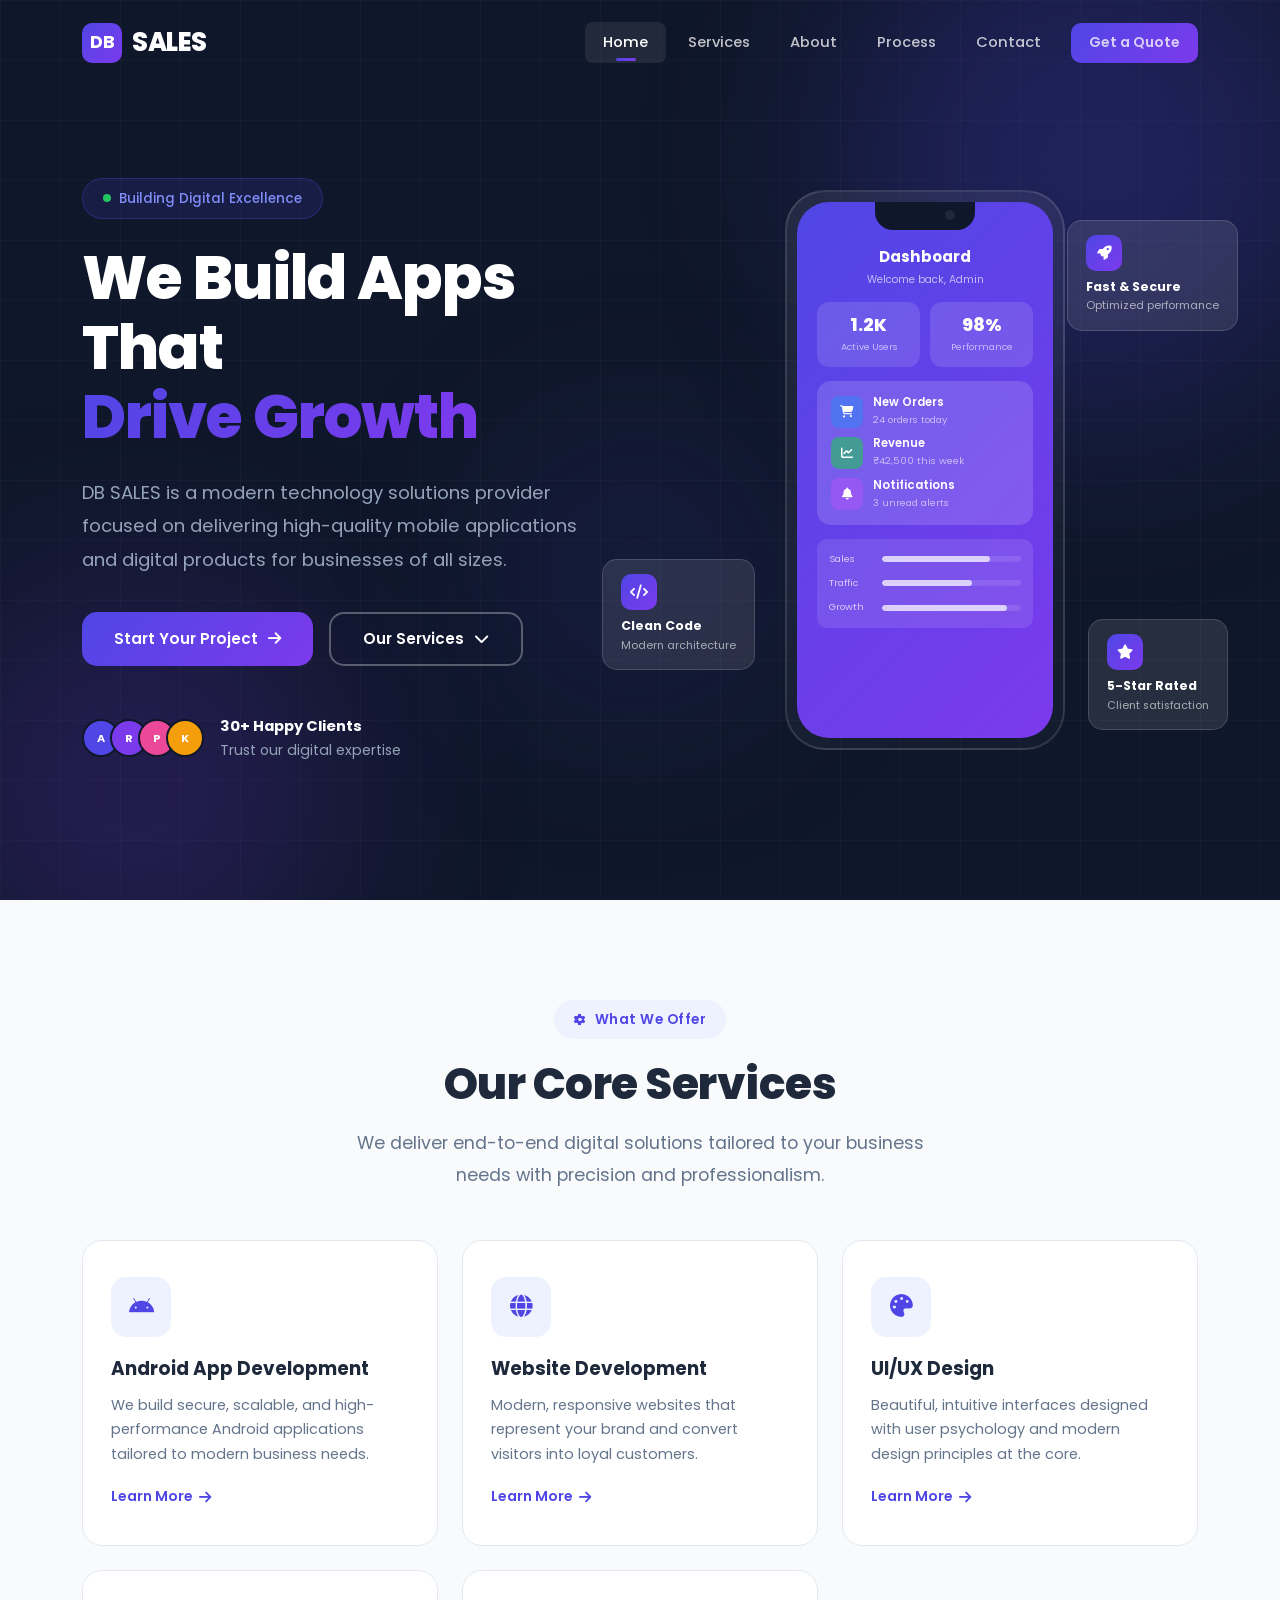
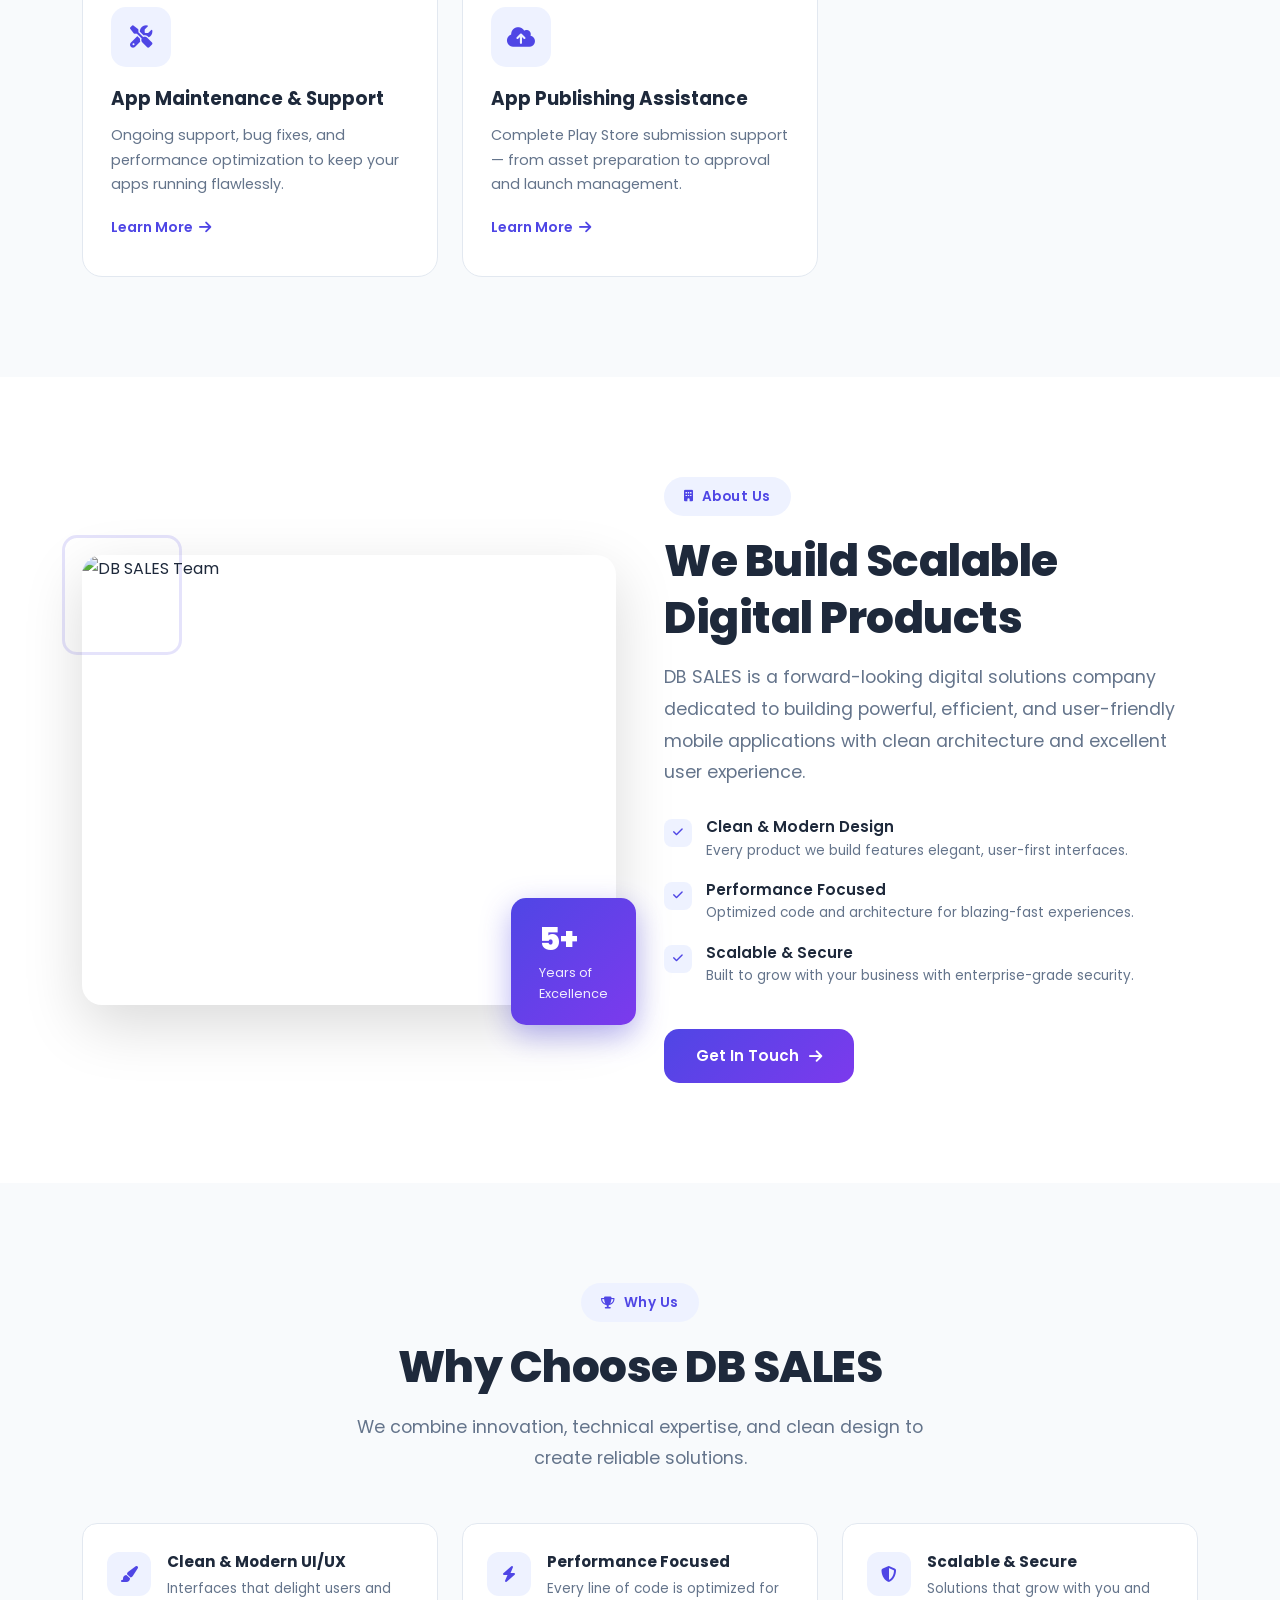
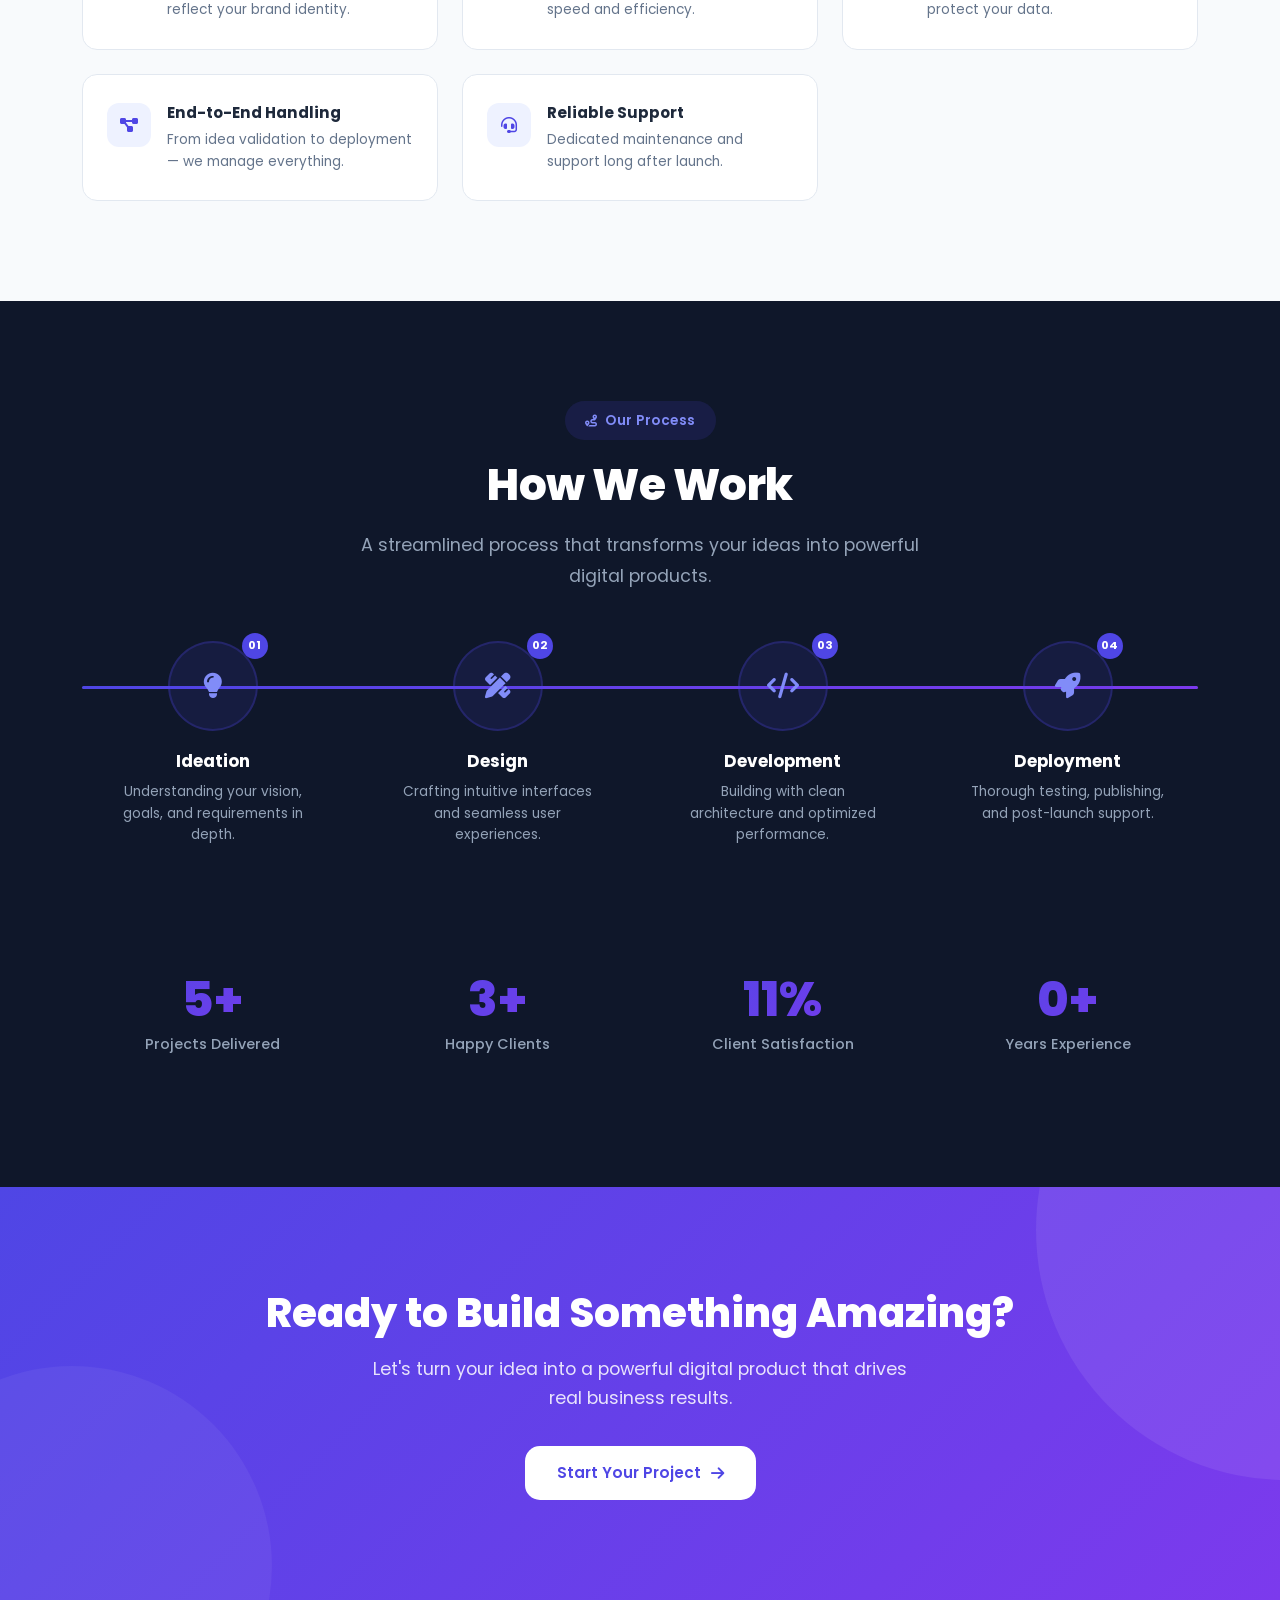
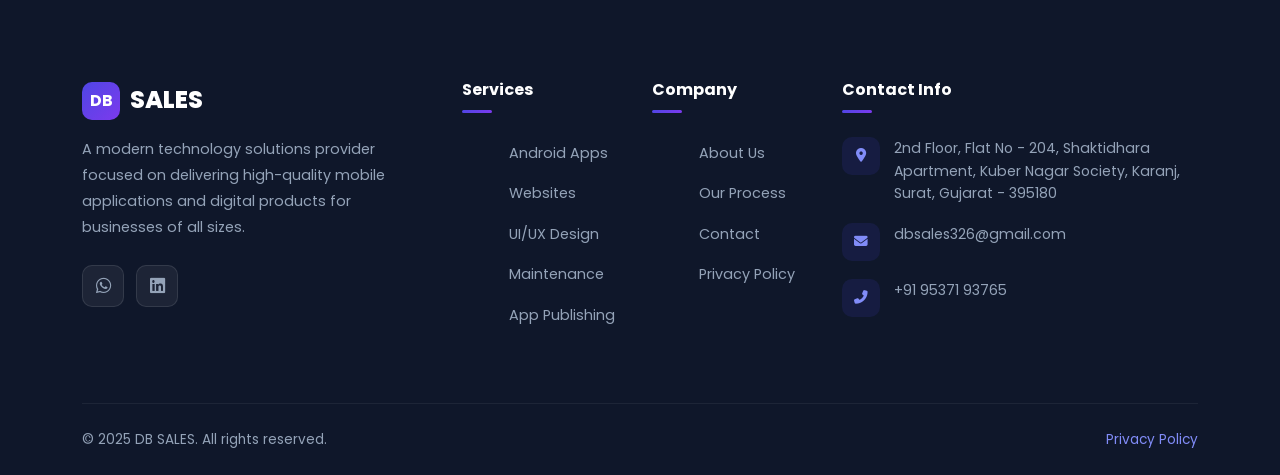
==== commit b5e5da82: "Update index.html" ====
--- a/index.html
+++ b/index.html
@@ -481,7 +481,7 @@
                     <p class="footer-desc">A modern technology solutions provider focused on delivering high-quality
                         mobile applications and digital products for businesses of all sizes.</p>
                     <div class="footer-social">
-                        <a href="https://wa.me/919537193765" target="_blank" aria-label="WhatsApp"><i
+                        <a href="https://wa.me/917622025639" target="_blank" aria-label="WhatsApp"><i
                                 class="fab fa-whatsapp"></i></a>
                         <a href="https://in.linkedin.com/in/db-sales-263260402" target="_blank" aria-label="LinkedIn"><i
                                 class="fab fa-linkedin"></i></a>
@@ -519,7 +519,7 @@
                     </div>
                     <div class="footer-contact-item">
                         <div class="fc-icon"><i class="fas fa-phone-alt"></i></div>
-                        <p><a href="tel:+919537193765">+91 95371 93765</a></p>
+                        <p><a href="tel:+917622025639">+91 95371 93765</a></p>
                     </div>
                 </div>
             </div>
@@ -537,7 +537,7 @@
     </footer>
 
     <!-- WhatsApp Float -->
-    <a href="https://wa.me/919537193765" class="whatsapp-float" target="_blank" aria-label="Chat on WhatsApp">
+    <a href="https://wa.me/917622025639" class="whatsapp-float" target="_blank" aria-label="Chat on WhatsApp">
         <i class="fab fa-whatsapp"></i>
     </a>
 
@@ -673,4 +673,4 @@
     </script>
 </body>
 
-</html>+</html>
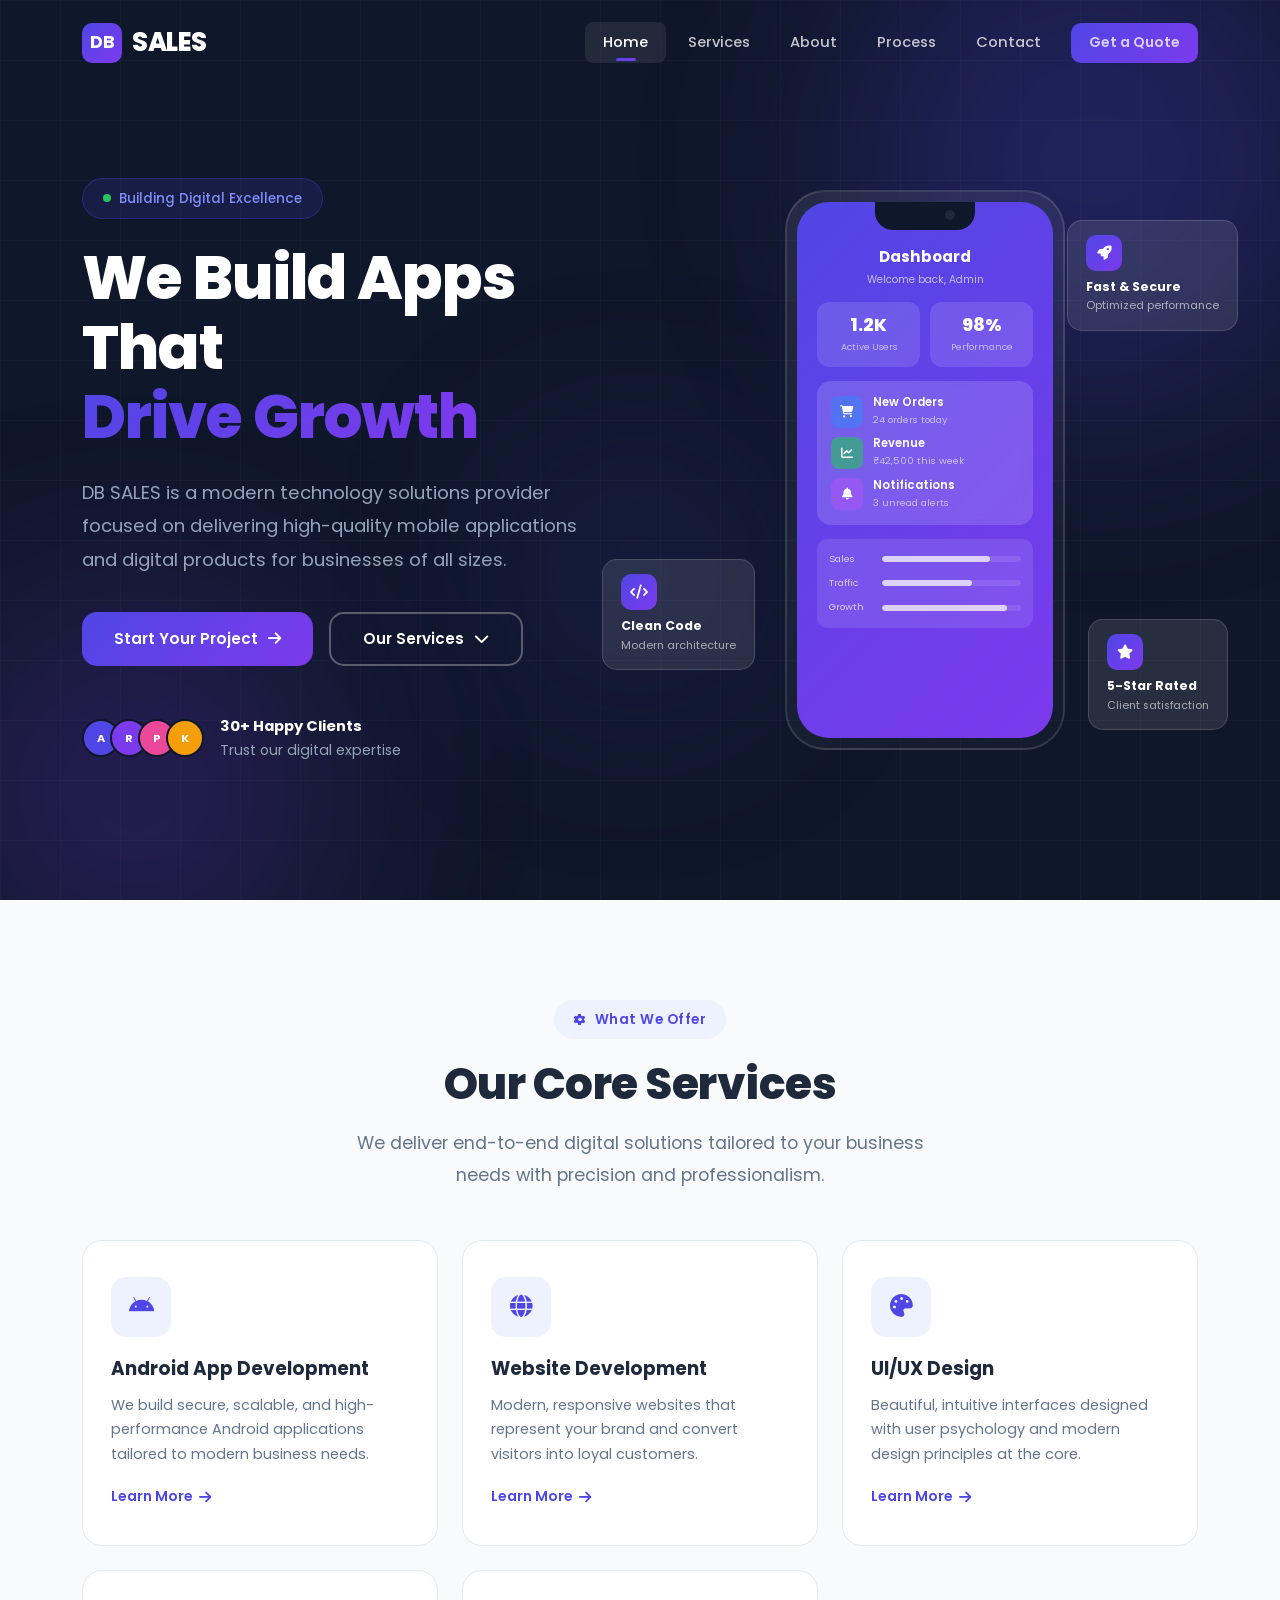
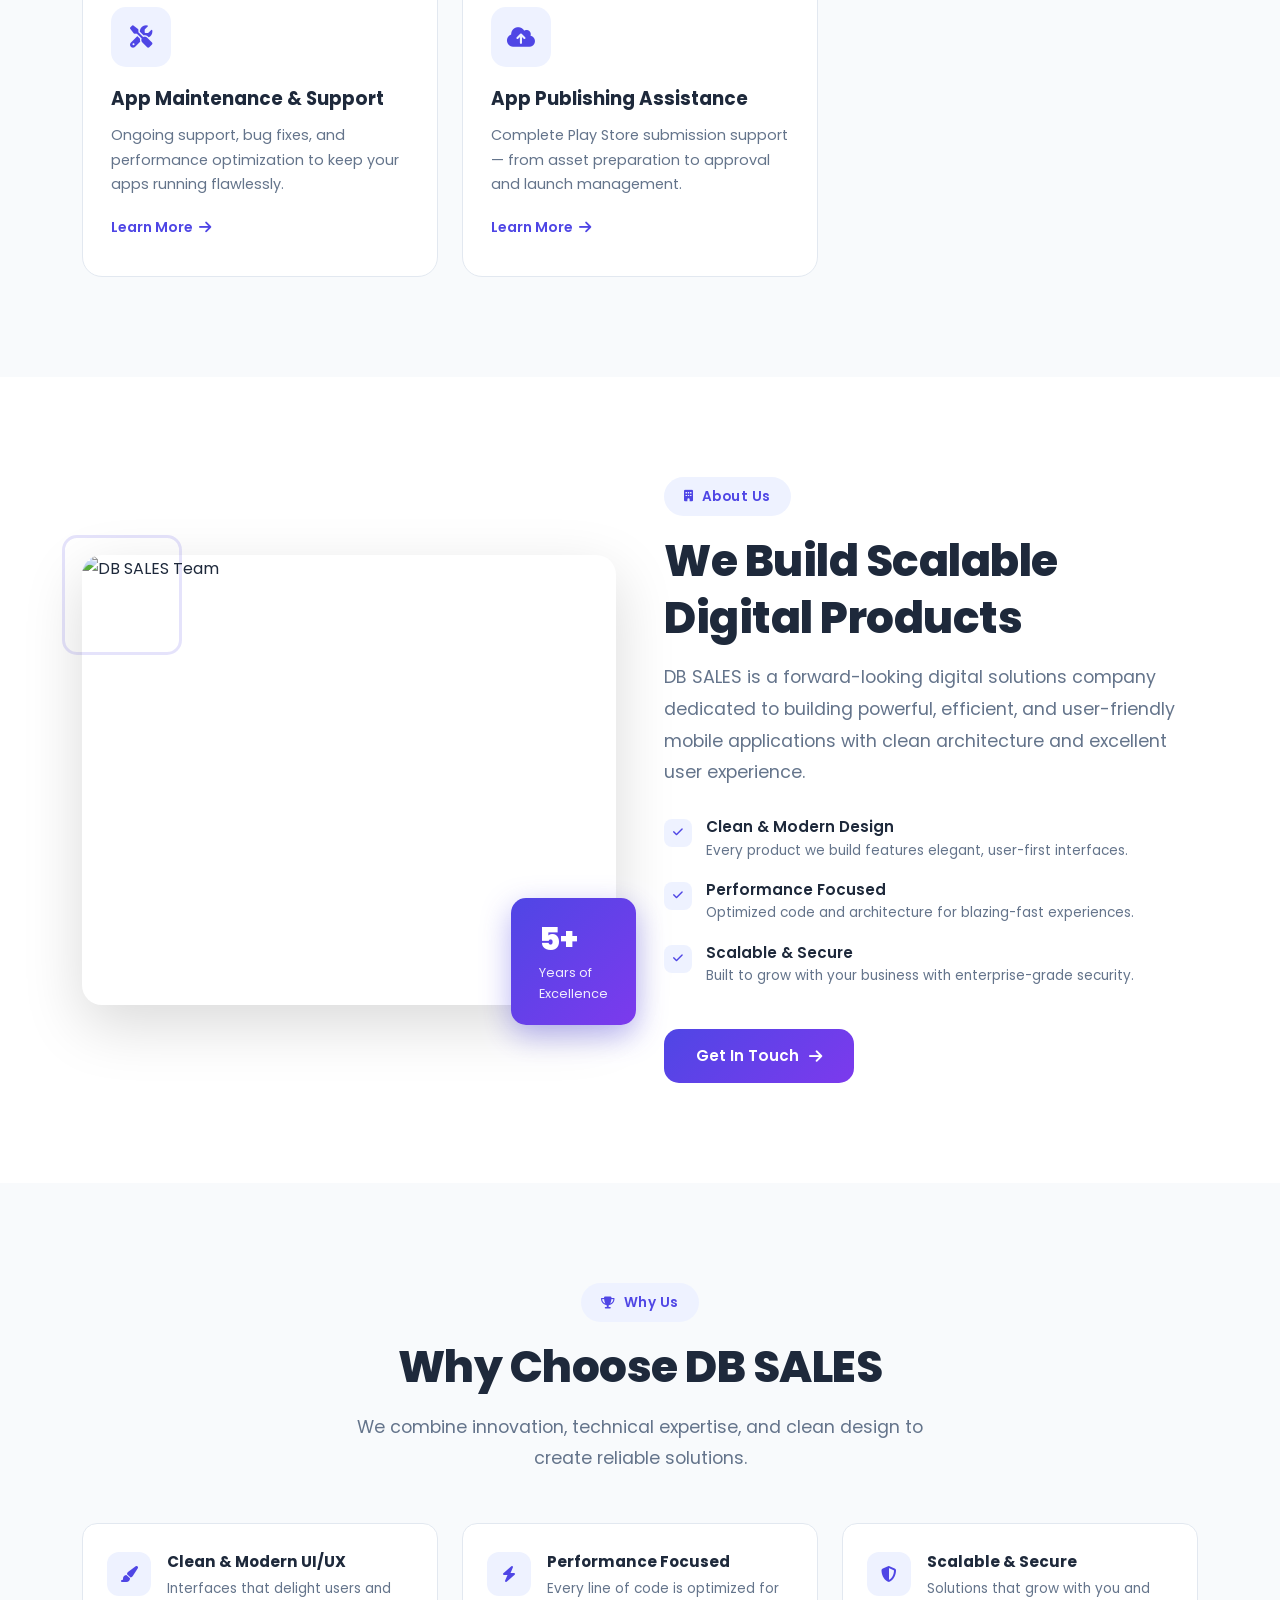
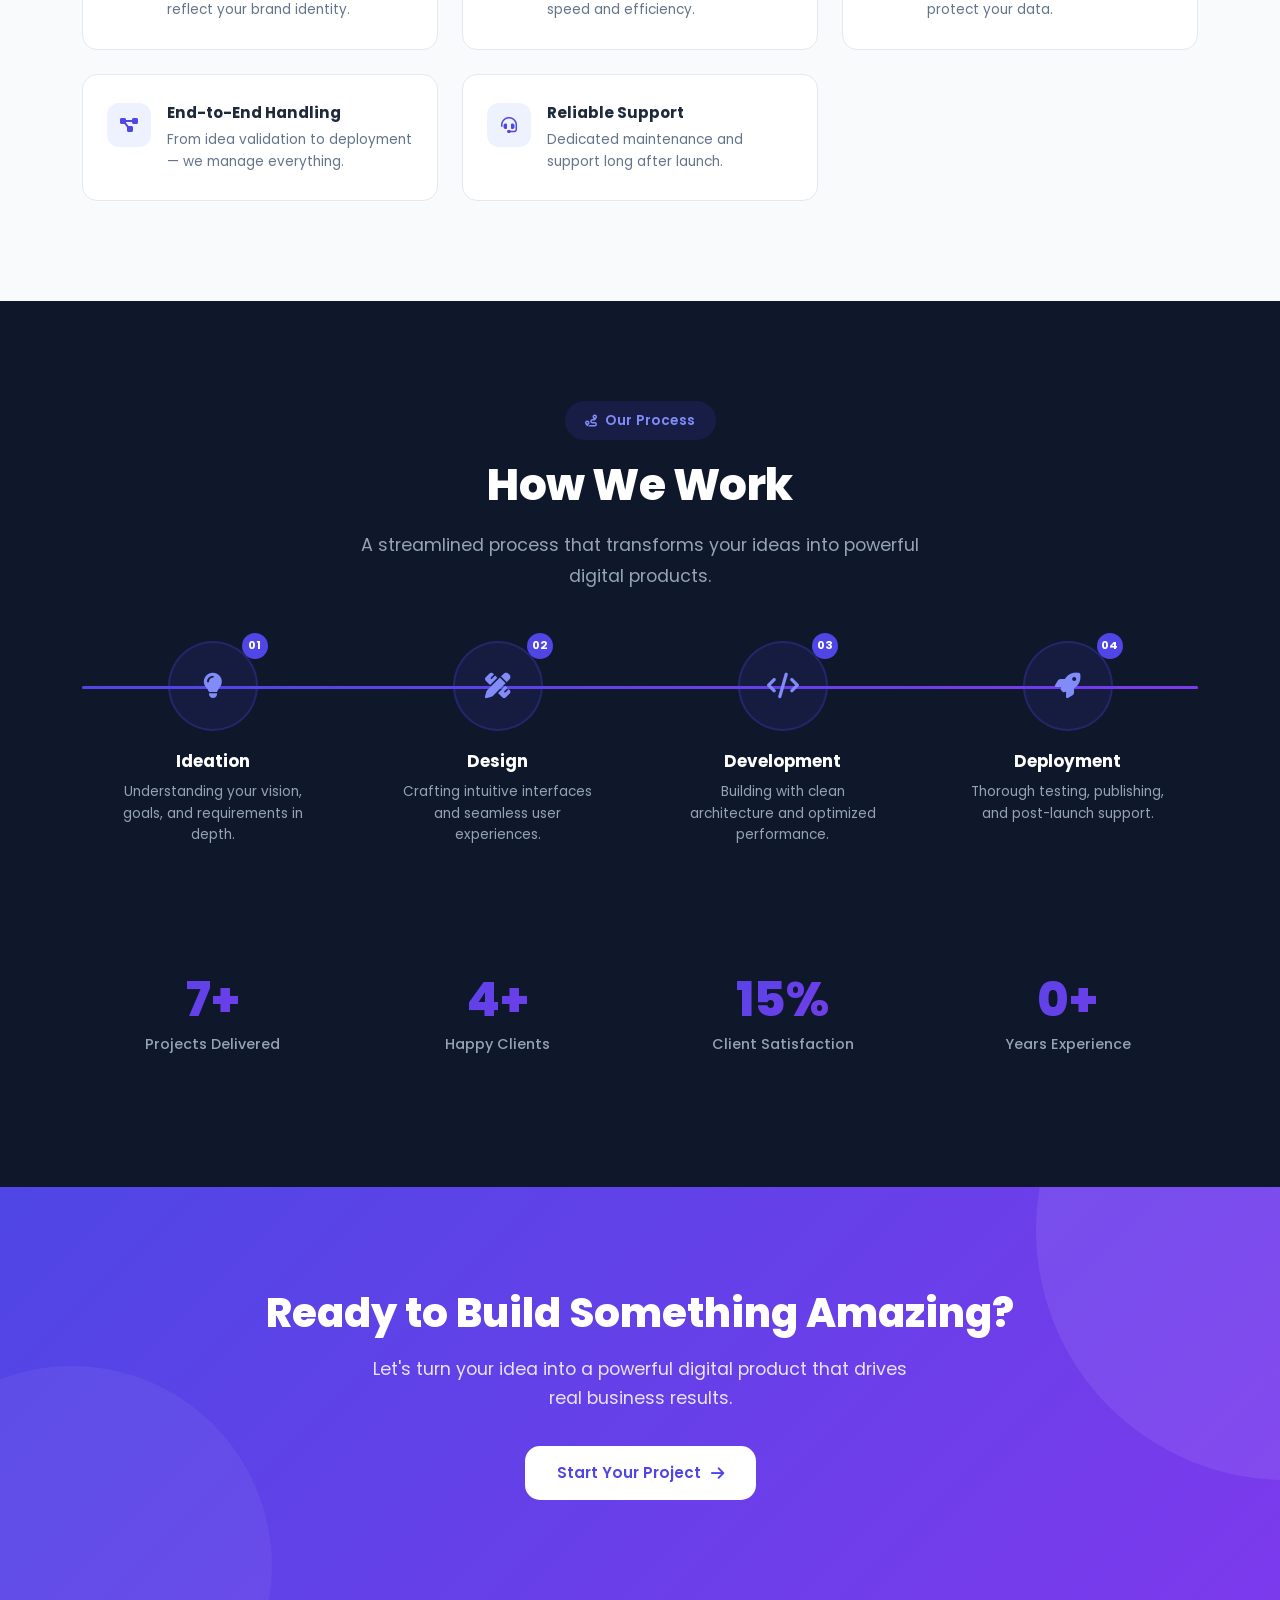
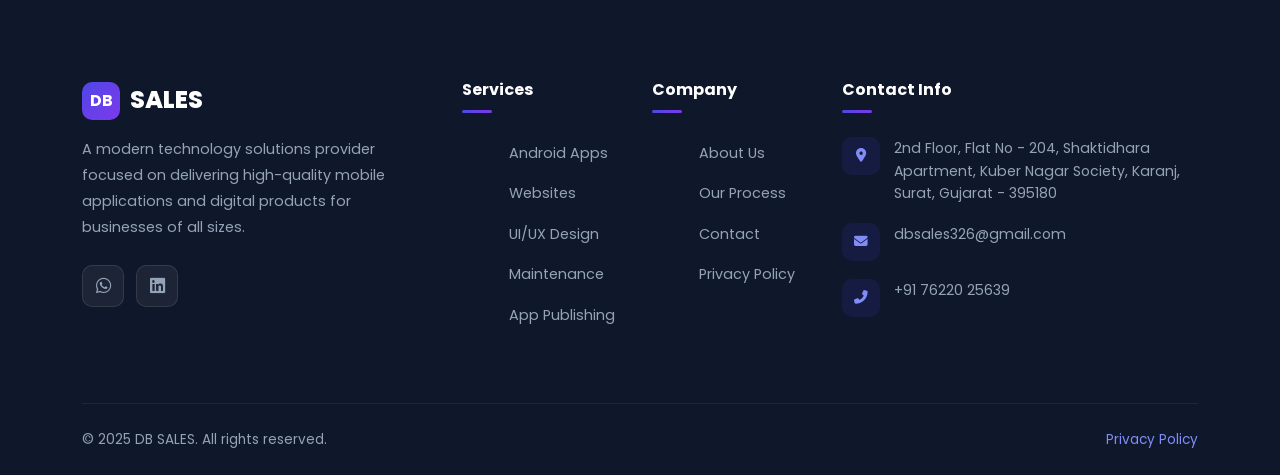
==== commit c5320d39: "Update index.html" ====
--- a/index.html
+++ b/index.html
@@ -519,7 +519,7 @@
                     </div>
                     <div class="footer-contact-item">
                         <div class="fc-icon"><i class="fas fa-phone-alt"></i></div>
-                        <p><a href="tel:+917622025639">+91 95371 93765</a></p>
+                        <p><a href="tel:+917622025639">+91 76220 25639</a></p>
                     </div>
                 </div>
             </div>
